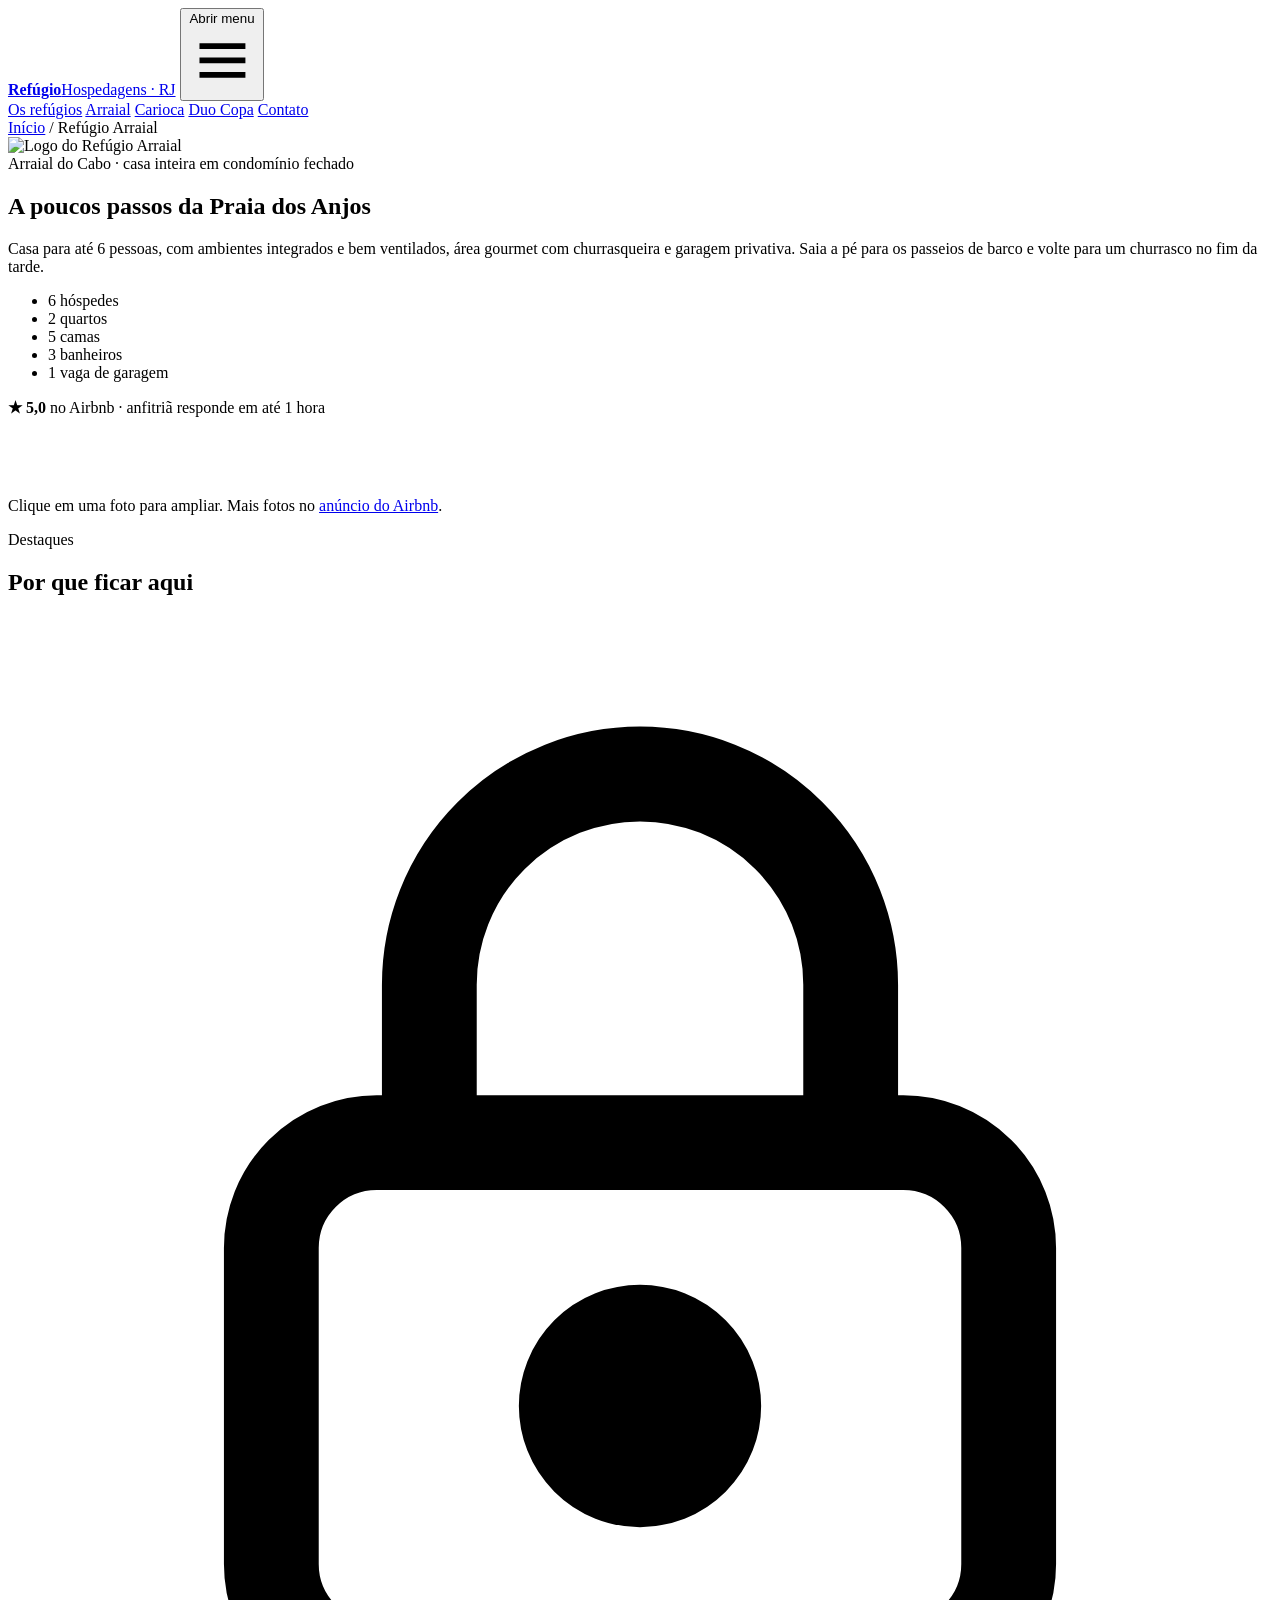
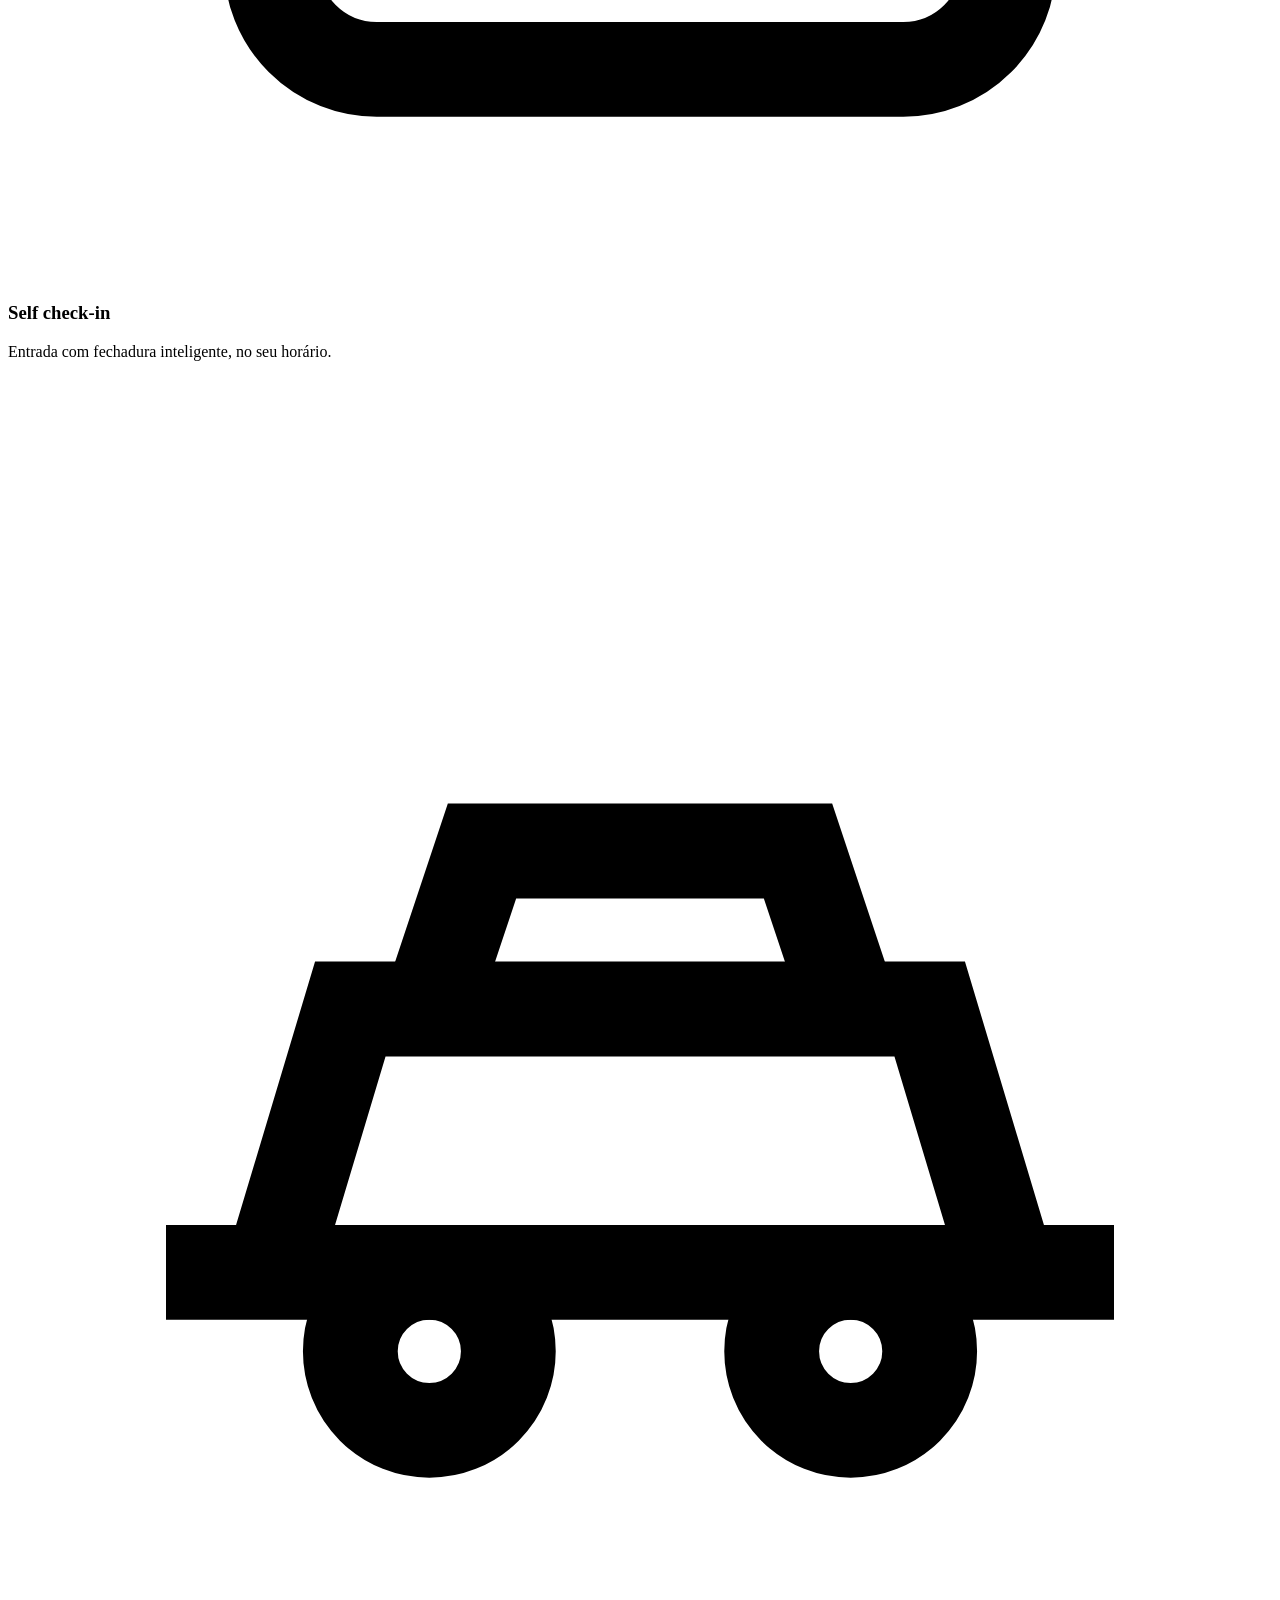
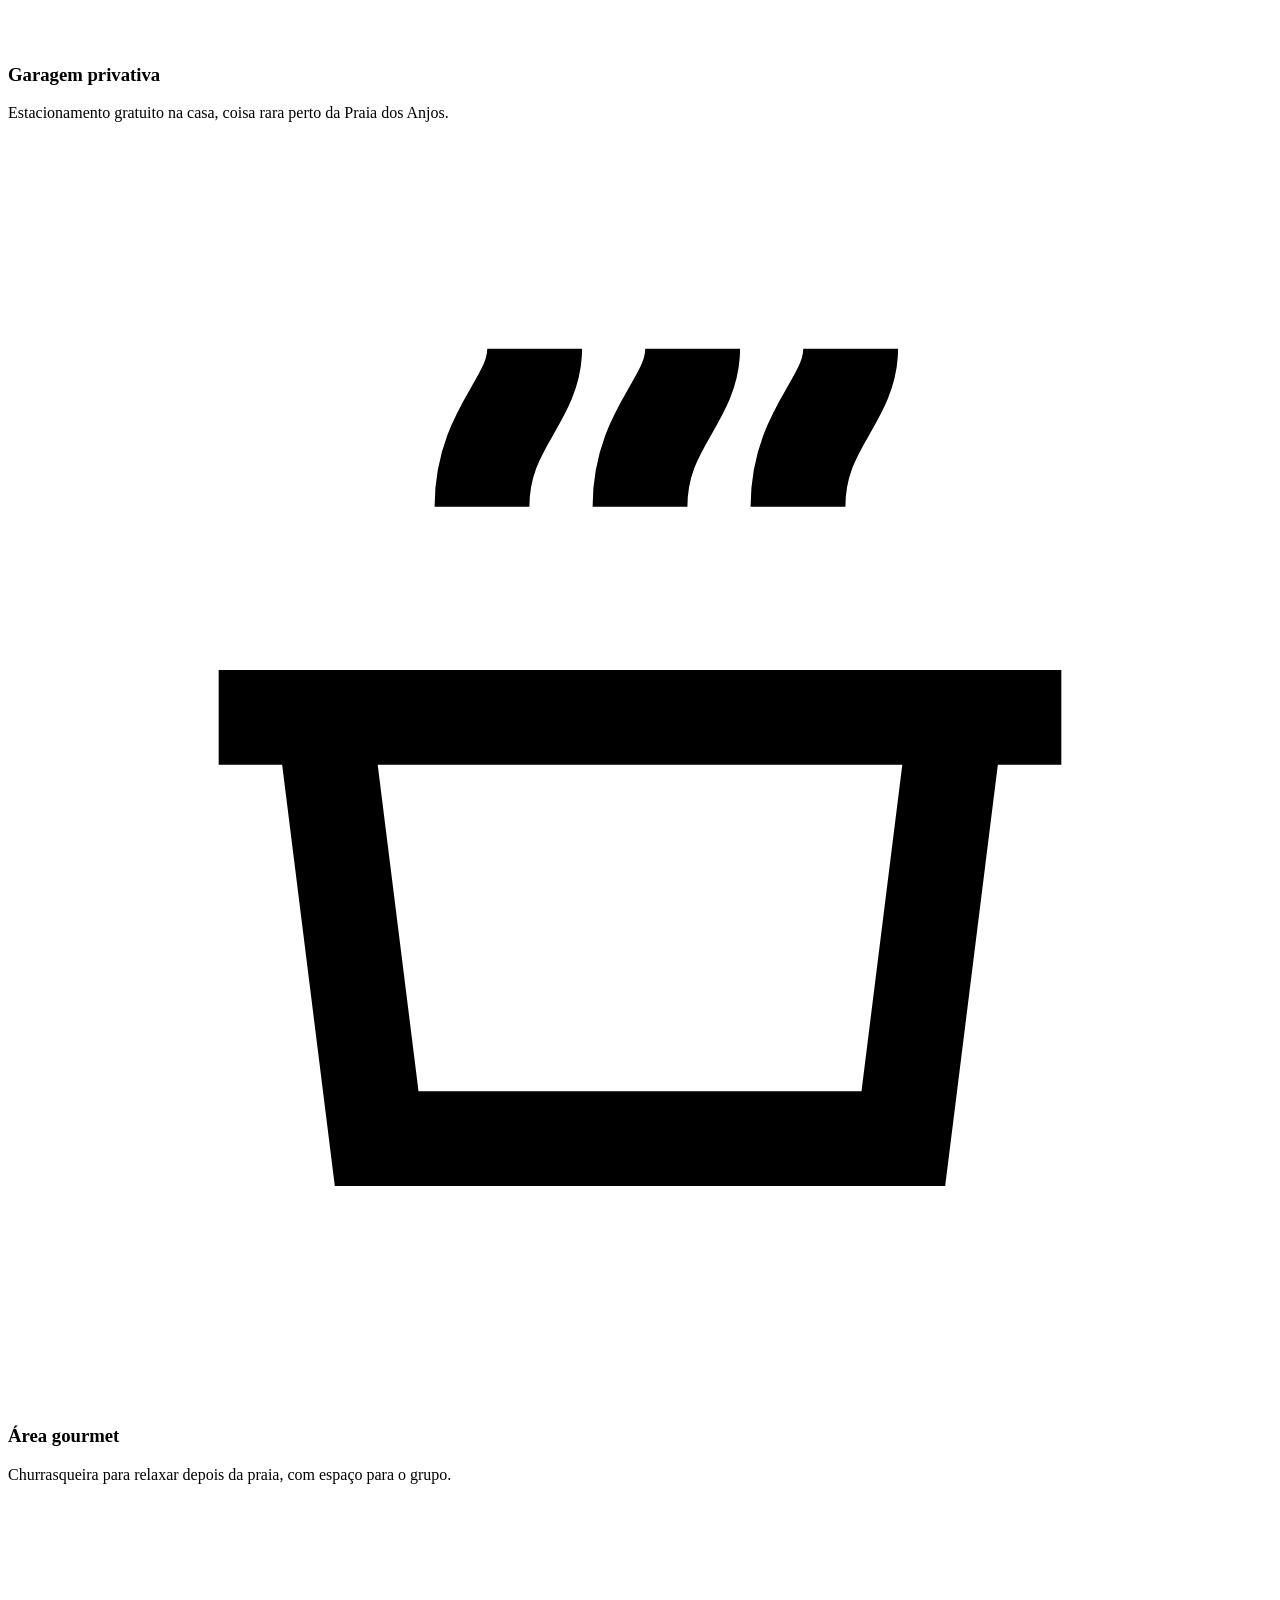
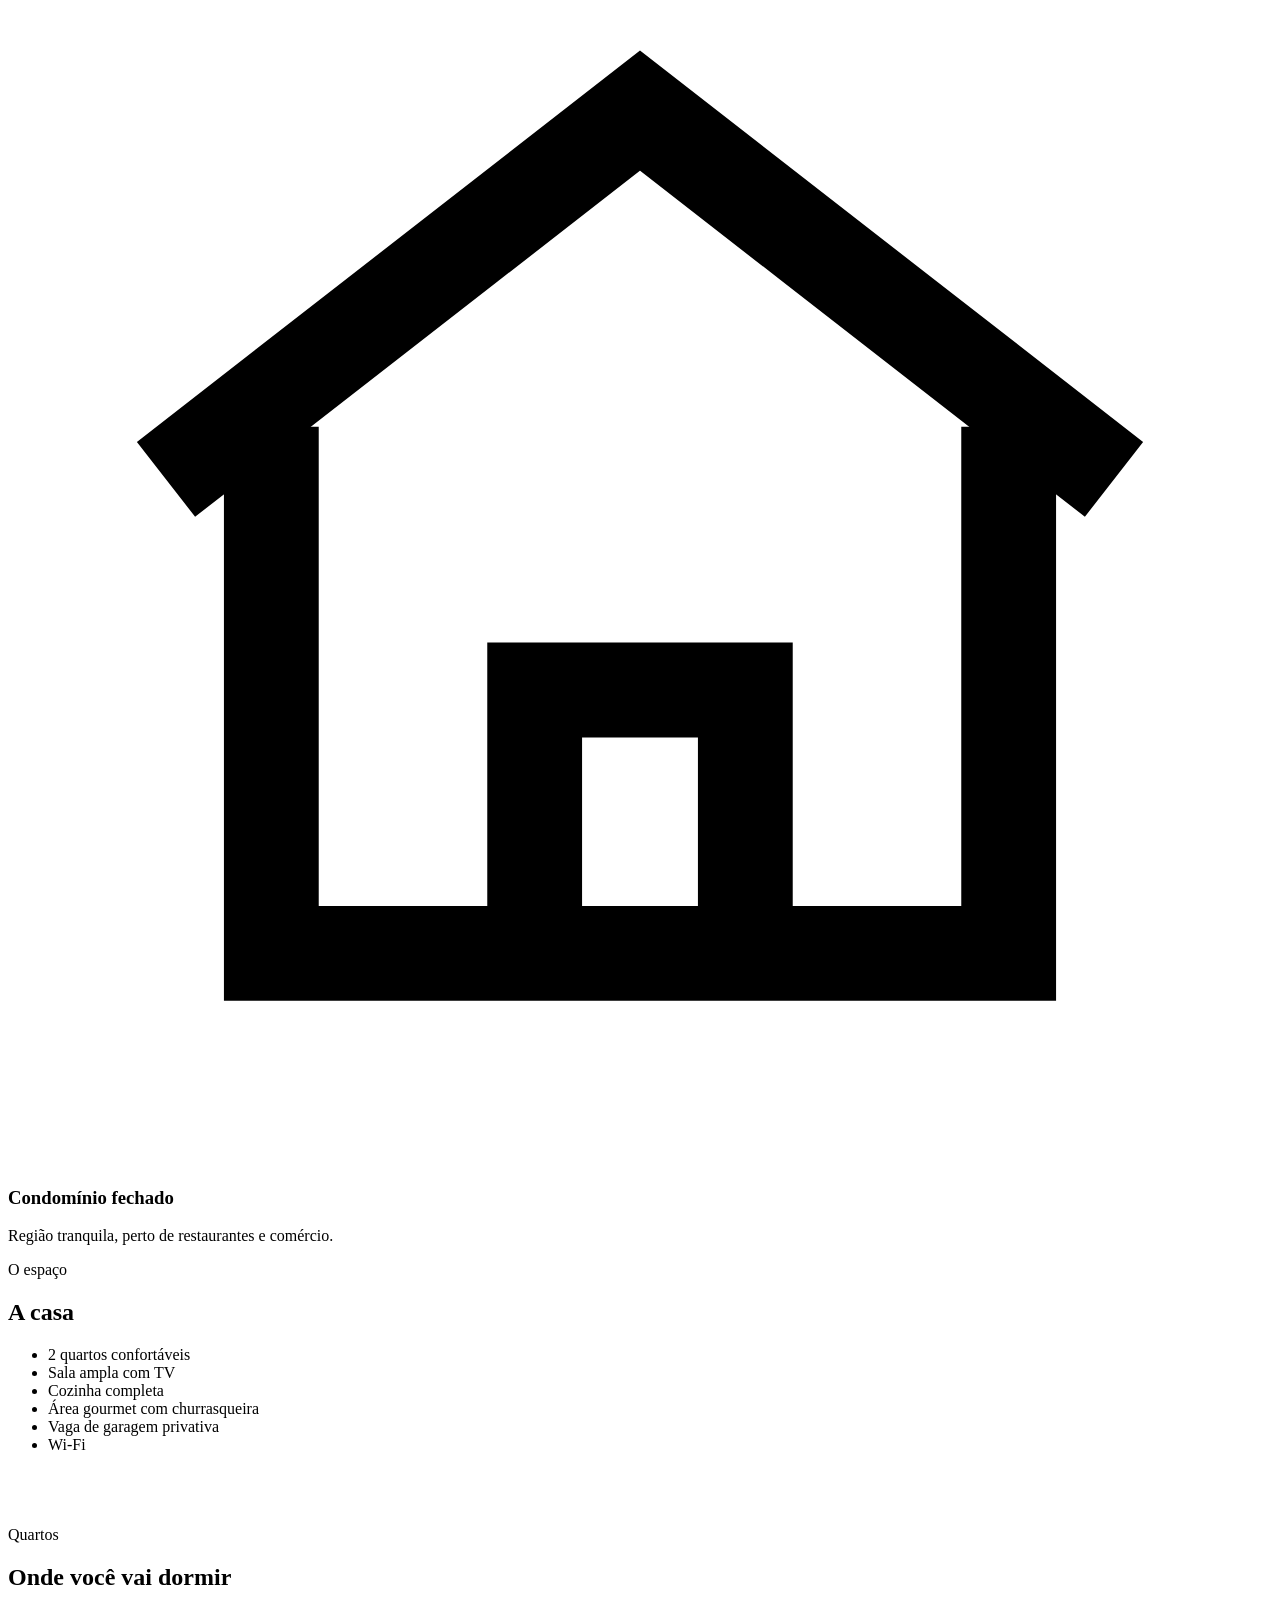
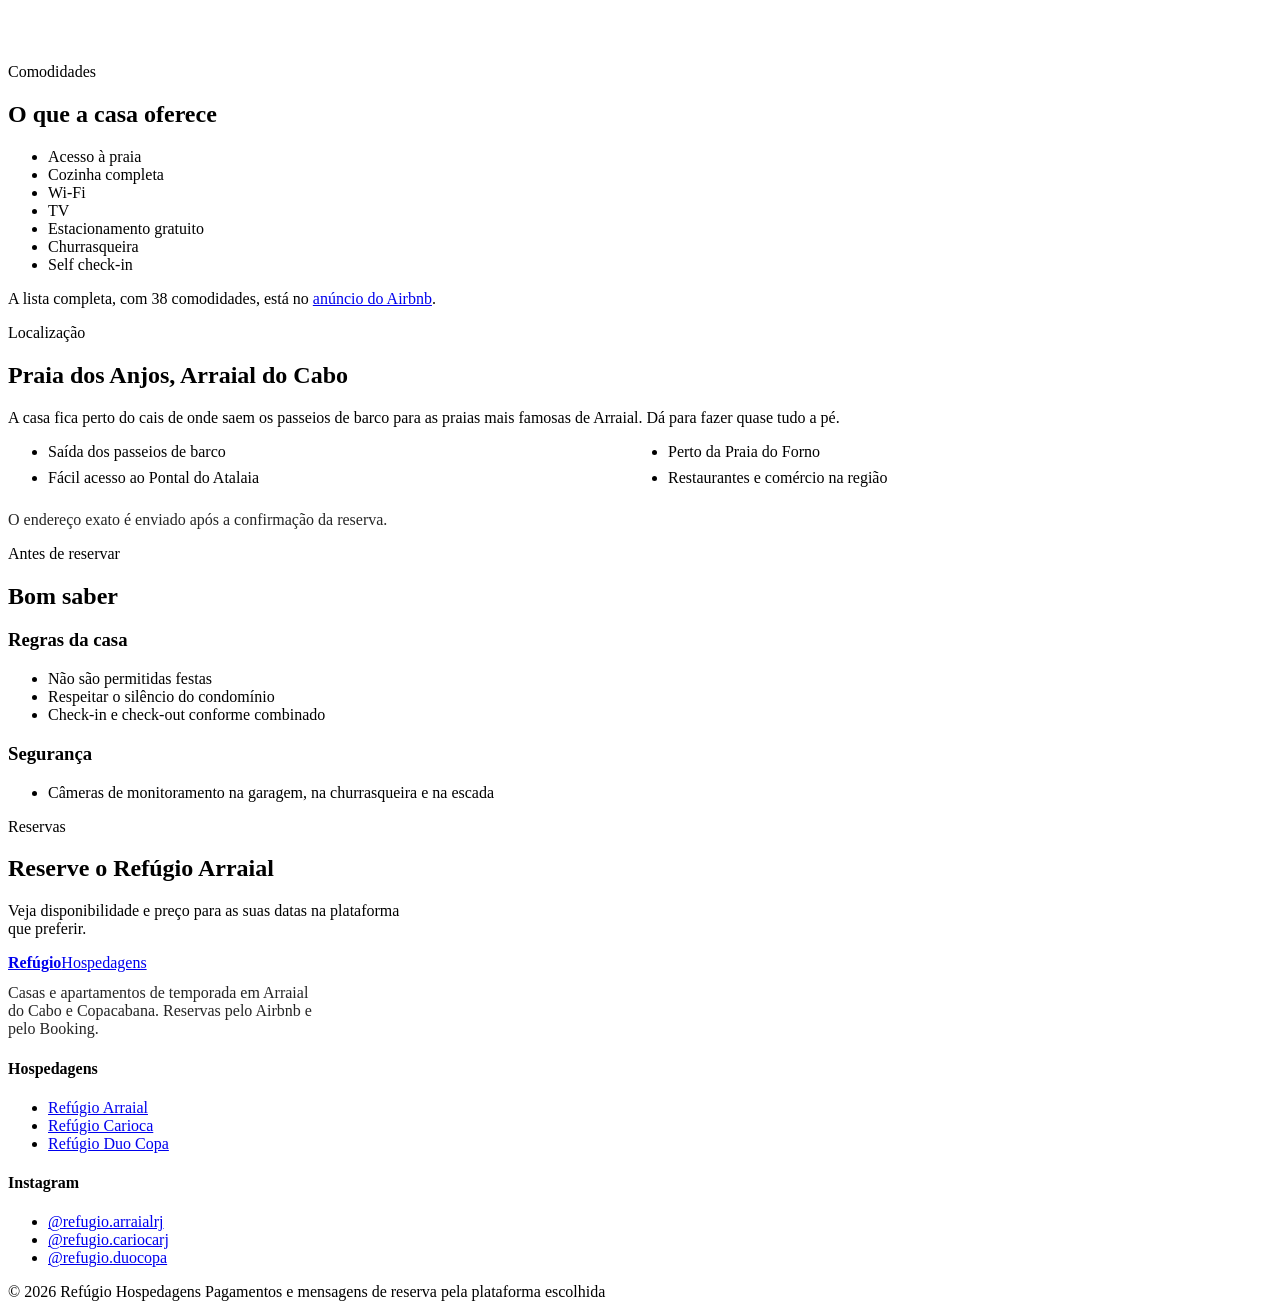
==== arraial.html @ 86adb8f5 "Add files via upload" ====
<!DOCTYPE html>
<html lang="pt-BR">
<head>
  <meta charset="UTF-8">
  <meta name="viewport" content="width=device-width, initial-scale=1.0, viewport-fit=cover">
  <title>Refúgio Arraial · Casa perto da Praia dos Anjos, Arraial do Cabo</title>
  <meta name="description" content="Casa para até 6 pessoas em condomínio fechado, a poucos passos da Praia dos Anjos. Churrasqueira, garagem privativa e self check-in.">

  <!-- Como o link aparece quando é compartilhado (WhatsApp, Instagram, Facebook) -->
  <meta property="og:type" content="website">
  <meta property="og:title" content="Refúgio Arraial · Casa perto da Praia dos Anjos, Arraial do Cabo">
  <meta property="og:description" content="Casa para até 6 pessoas em condomínio fechado, a poucos passos da Praia dos Anjos. Churrasqueira, garagem privativa e self check-in.">
  <meta property="og:locale" content="pt_BR">
  <!-- Depois que o site estiver no ar, troque SEU-ENDERECO pelo endereço real -->
  <meta property="og:image" content="https://SEU-ENDERECO/img/logos/logo-arraial.png">

  <link rel="icon" href="img/favicon.svg" type="image/svg+xml">
  <link rel="preconnect" href="https://fonts.googleapis.com">
  <link rel="preconnect" href="https://fonts.gstatic.com" crossorigin>
  <link rel="stylesheet" href="https://fonts.googleapis.com/css2?family=Josefin+Sans:wght@300;400;600;700&family=Mulish:wght@400;600;700&display=swap">
  <link rel="stylesheet" href="css/style.css">
</head>
<body>

<!-- ============ CABEÇALHO ============ -->
<header class="cabecalho">
  <div class="conteudo">
    <a class="marca" href="index.html"><b>Refúgio</b><span>Hospedagens · RJ</span></a>
    <button class="menu-toggle" aria-expanded="false" aria-controls="menu">
      <span class="sr-only">Abrir menu</span>
      <svg viewBox="0 0 24 24" fill="none" stroke="currentColor" stroke-width="2" aria-hidden="true"><path d="M4 7h16M4 12h16M4 17h16"/></svg>
    </button>
    <nav class="menu" id="menu" aria-label="Menu principal">
      <a href="index.html#refugios">Os refúgios</a>
      <a href="arraial.html" aria-current="page">Arraial</a>
      <a href="carioca.html">Carioca</a>
      <a href="duocopa.html">Duo Copa</a>
      <a class="btn" href="index.html#contato">Contato</a>
    </nav>
  </div>
</header>

<main>
  <div class="conteudo trilha"><a href="index.html">Início</a> / Refúgio Arraial</div>

  <!-- ============ CAPA DO IMÓVEL ============ -->
  <section class="imovel-capa">
    <div class="conteudo">
      <img class="logo" src="img/logos/logo-arraial.png" alt="Logo do Refúgio Arraial" width="170" height="170">
      <div>
        <div class="sobre-titulo">Arraial do Cabo · casa inteira em condomínio fechado</div>
        <h1>A poucos passos da <strong>Praia dos Anjos</strong></h1>
        <p class="lead">Casa para até 6 pessoas, com ambientes integrados e bem ventilados, área gourmet com churrasqueira e garagem privativa. Saia a pé para os passeios de barco e volte para um churrasco no fim da tarde.</p>
        <ul class="fatos"><li>6 hóspedes</li><li>2 quartos</li><li>5 camas</li><li>3 banheiros</li><li>1 vaga de garagem</li></ul>
        <div class="acoes" data-reservar="arraial"></div>
        <p class="nota"><b>★ 5,0</b> no Airbnb · anfitriã responde em até 1 hora</p>
      </div>
    </div>
  </section>

  <!-- ============ FOTOS ============ -->
  <section class="secao claro" id="fotos" style="padding-top:48px">
    <div class="conteudo">
      <div class="galeria" data-galeria="arraial"></div>
      <p class="aviso-galeria">Clique em uma foto para ampliar. Mais fotos no <a href="https://www.airbnb.com.br/rooms/1606844707777208662" target="_blank" rel="noopener">anúncio do Airbnb</a>.</p>
    </div>
  </section>

  <!-- ============ DESTAQUES ============ -->
  <section class="secao">
    <div class="conteudo">
      <div class="cabeca-secao"><div class="sobre-titulo">Destaques</div><h2 class="titulo-secao">Por que ficar aqui</h2></div>
      <div class="destaques">
        <div class="destaque-item"><svg viewBox="0 0 24 24" fill="none" stroke="currentColor" stroke-width="1.8" aria-hidden="true"><rect x="5" y="10" width="14" height="10" rx="2"/><path d="M8 10V7a4 4 0 0 1 8 0v3"/><circle cx="12" cy="15" r="1.4" fill="currentColor"/></svg><h3>Self check-in</h3><p>Entrada com fechadura inteligente, no seu horário.</p></div>
        <div class="destaque-item"><svg viewBox="0 0 24 24" fill="none" stroke="currentColor" stroke-width="1.8" aria-hidden="true"><path d="M3 17h18M5 17l1.5-5h11L19 17"/><circle cx="8" cy="18.5" r="1.5"/><circle cx="16" cy="18.5" r="1.5"/><path d="M8 12l1-3h6l1 3"/></svg><h3>Garagem privativa</h3><p>Estacionamento gratuito na casa, coisa rara perto da Praia dos Anjos.</p></div>
        <div class="destaque-item"><svg viewBox="0 0 24 24" fill="none" stroke="currentColor" stroke-width="1.8" aria-hidden="true"><path d="M4 11h16M6 11l1 8h10l1-8"/><path d="M9 7c0-1.5 1-2 1-3M12 7c0-1.5 1-2 1-3M15 7c0-1.5 1-2 1-3"/></svg><h3>Área gourmet</h3><p>Churrasqueira para relaxar depois da praia, com espaço para o grupo.</p></div>
        <div class="destaque-item"><svg viewBox="0 0 24 24" fill="none" stroke="currentColor" stroke-width="1.8" aria-hidden="true"><path d="M3 11l9-7 9 7"/><path d="M5 10v10h14V10"/><path d="M10 20v-5h4v5"/></svg><h3>Condomínio fechado</h3><p>Região tranquila, perto de restaurantes e comércio.</p></div>
      </div>
    </div>
  </section>

  <!-- ============ A CASA ============ -->
  <section class="secao claro" id="casa">
    <div class="conteudo">
      <div class="duas-colunas">
        <div data-foto-local="arraial"></div>
        <div>
          <div class="sobre-titulo">O espaço</div>
          <h2 class="titulo-secao">A casa</h2>
          <ul class="lista-marcada">
            <li>2 quartos confortáveis</li>
            <li>Sala ampla com TV</li>
            <li>Cozinha completa</li>
            <li>Área gourmet com churrasqueira</li>
            <li>Vaga de garagem privativa</li>
            <li>Wi-Fi</li>
          </ul>
        </div>
      </div>

      <div class="cabeca-secao" style="margin-top:72px"><div class="sobre-titulo">Quartos</div><h2 class="titulo-secao">Onde você vai dormir</h2></div>
      <div class="quartos" data-quartos="arraial"></div>

      <div class="cabeca-secao" style="margin-top:72px"><div class="sobre-titulo">Comodidades</div><h2 class="titulo-secao">O que a casa oferece</h2></div>
      <ul class="comodidades">
        <li>Acesso à praia</li><li>Cozinha completa</li><li>Wi-Fi</li><li>TV</li><li>Estacionamento gratuito</li><li>Churrasqueira</li><li>Self check-in</li>
      </ul>
      <p class="aviso-galeria">A lista completa, com 38 comodidades, está no <a href="https://www.airbnb.com.br/rooms/1606844707777208662" target="_blank" rel="noopener">anúncio do Airbnb</a>.</p>
    </div>
  </section>

  <!-- ============ LOCALIZAÇÃO ============ -->
  <section class="secao" id="localizacao">
    <div class="conteudo">
      <div class="cabeca-secao"><div class="sobre-titulo">Localização</div><h2 class="titulo-secao">Praia dos Anjos, Arraial do Cabo</h2>
        <p>A casa fica perto do cais de onde saem os passeios de barco para as praias mais famosas de Arraial. Dá para fazer quase tudo a pé.</p></div>
      <ul class="lista-marcada" style="columns:2 260px;display:block">
        <li style="margin-bottom:8px">Saída dos passeios de barco</li>
        <li style="margin-bottom:8px">Fácil acesso ao Pontal do Atalaia</li>
        <li style="margin-bottom:8px">Perto da Praia do Forno</li>
        <li style="margin-bottom:8px">Restaurantes e comércio na região</li>
      </ul>
      <p class="aviso-galeria" style="opacity:.85">O endereço exato é enviado após a confirmação da reserva.</p>
    </div>
  </section>

  <!-- ============ REGRAS ============ -->
  <section class="secao claro" id="regras">
    <div class="conteudo">
      <div class="cabeca-secao"><div class="sobre-titulo">Antes de reservar</div><h2 class="titulo-secao">Bom saber</h2></div>
      <div class="regras">
        <div><h3>Regras da casa</h3><ul class="lista-marcada"><li>Não são permitidas festas</li><li>Respeitar o silêncio do condomínio</li><li>Check-in e check-out conforme combinado</li></ul></div>
        <div><h3>Segurança</h3><ul class="lista-marcada"><li>Câmeras de monitoramento na garagem, na churrasqueira e na escada</li></ul></div>
      </div>
    </div>
  </section>

  <!-- ============ RESERVA ============ -->
  <section class="chamada" id="reservar">
    <div class="faixa-dupla"></div>
    <div class="conteudo">
      <div class="sobre-titulo">Reservas</div>
      <h2>Reserve o <strong>Refúgio Arraial</strong></h2>
      <p style="max-width:52ch">Veja disponibilidade e preço para as suas datas na plataforma que preferir.</p>
      <div class="acoes" data-reservar="arraial"></div>
    </div>
  </section>
</main>

<!-- ============ RODAPÉ ============ -->
<footer class="rodape">
  <div class="faixa-dupla"></div>
  <div class="conteudo">
    <div>
      <a class="marca" href="index.html"><b>Refúgio</b><span>Hospedagens</span></a>
      <p style="margin-top:12px;max-width:40ch;opacity:.85">Casas e apartamentos de temporada em Arraial do Cabo e Copacabana. Reservas pelo Airbnb e pelo Booking.</p>
    </div>
    <div>
      <h4>Hospedagens</h4>
      <ul>
        <li><a href="arraial.html">Refúgio Arraial</a></li>
        <li><a href="carioca.html">Refúgio Carioca</a></li>
        <li><a href="duocopa.html">Refúgio Duo Copa</a></li>
      </ul>
    </div>
    <div>
      <h4>Instagram</h4>
      <ul>
        <li><a href="https://www.instagram.com/refugio.arraialrj/" target="_blank" rel="noopener">@refugio.arraialrj</a></li>
        <li><a href="https://www.instagram.com/refugio.cariocarj/" target="_blank" rel="noopener">@refugio.cariocarj</a></li>
        <li><a href="https://www.instagram.com/refugio.duocopa/" target="_blank" rel="noopener">@refugio.duocopa</a></li>
      </ul>
    </div>
    <div class="creditos">
      <span>© <span data-ano>2026</span> Refúgio Hospedagens</span>
      <span>Pagamentos e mensagens de reserva pela plataforma escolhida</span>
    </div>
  </div>
</footer>

<script src="js/config.js"></script>
<script src="js/main.js"></script>
</body>
</html>
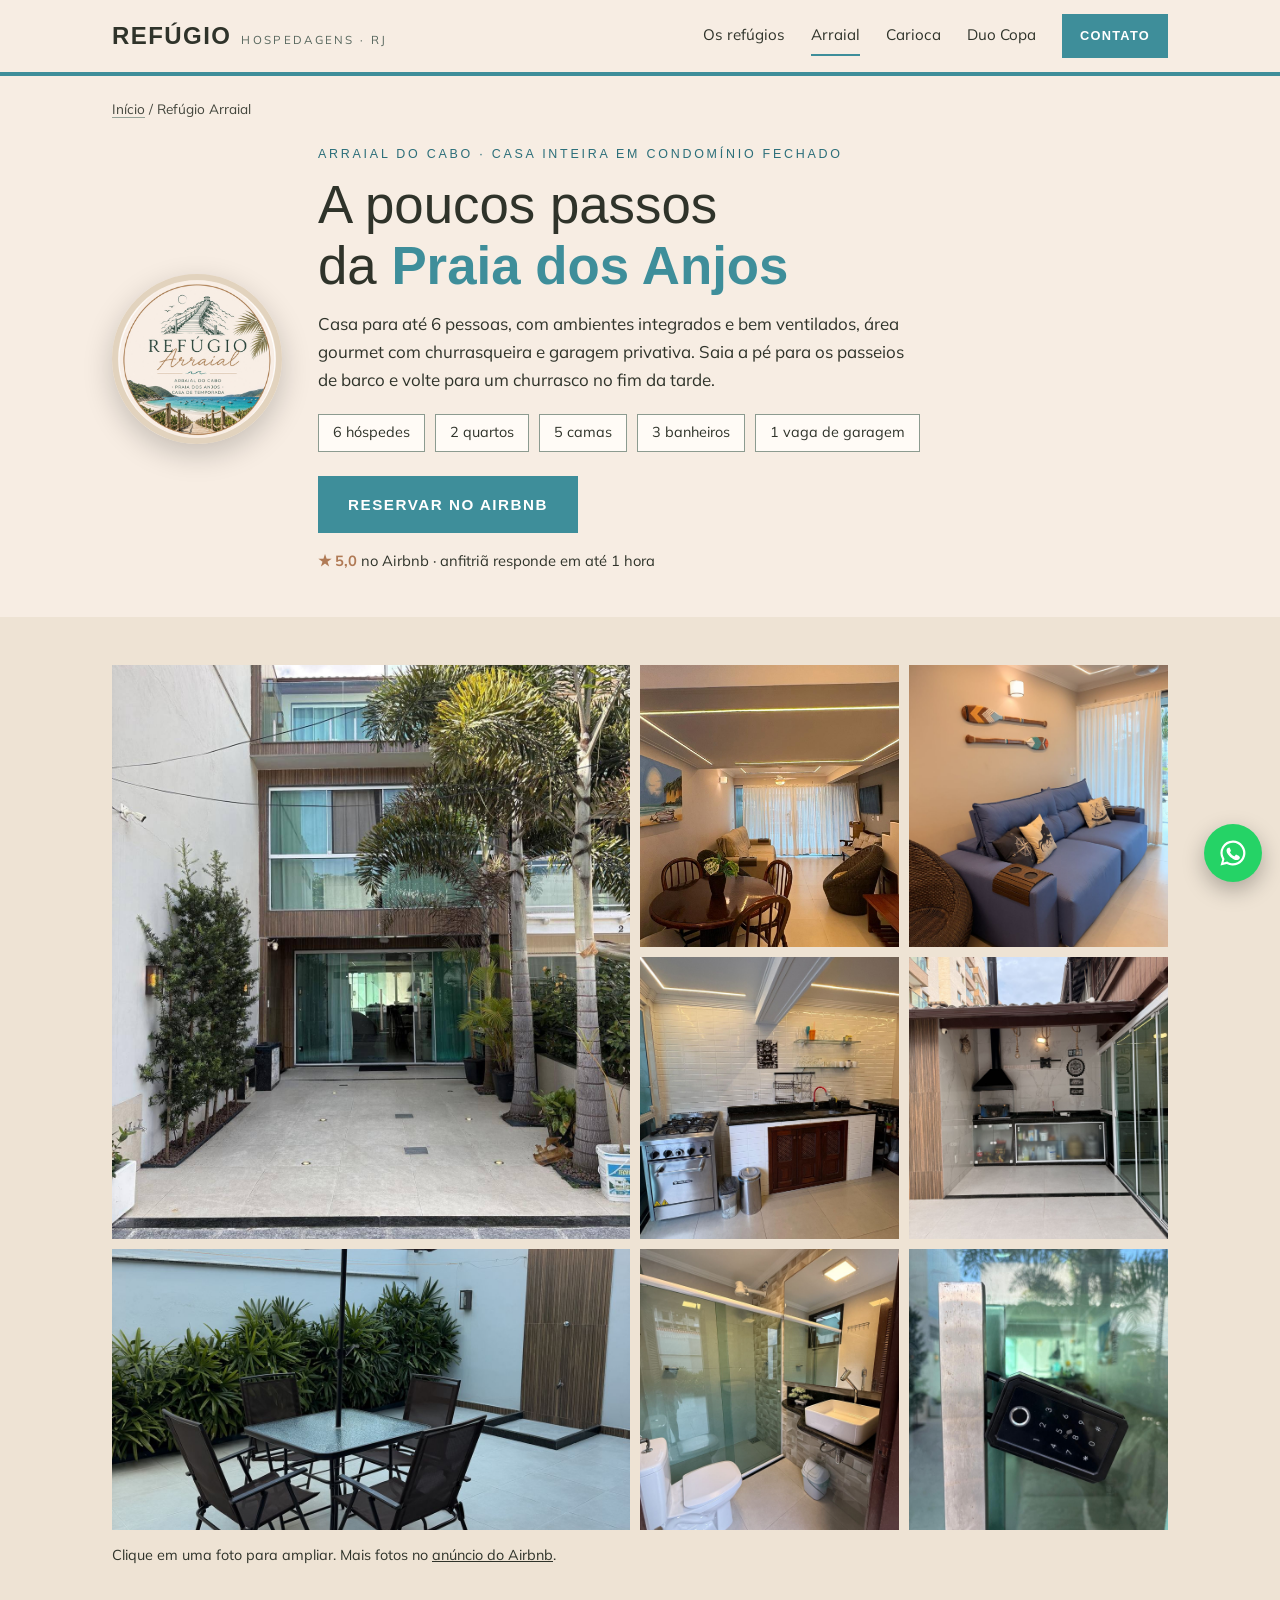
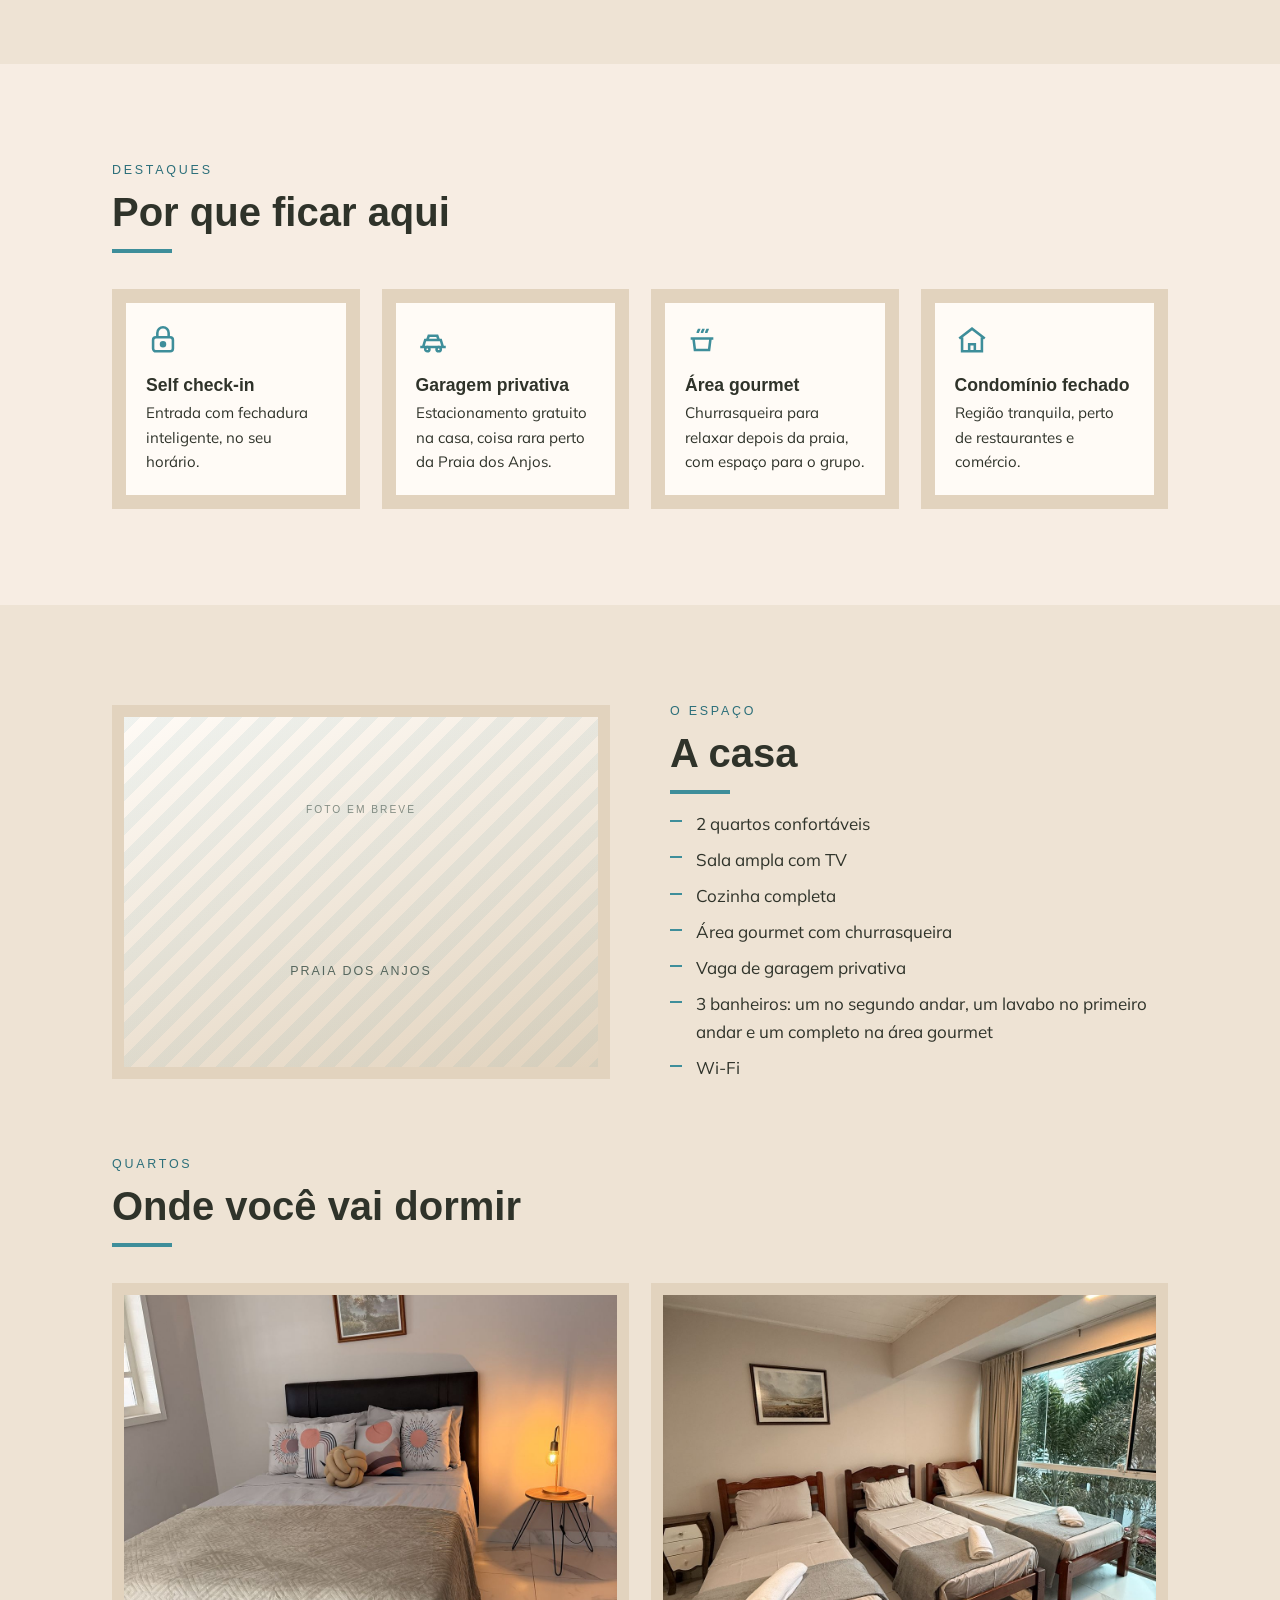
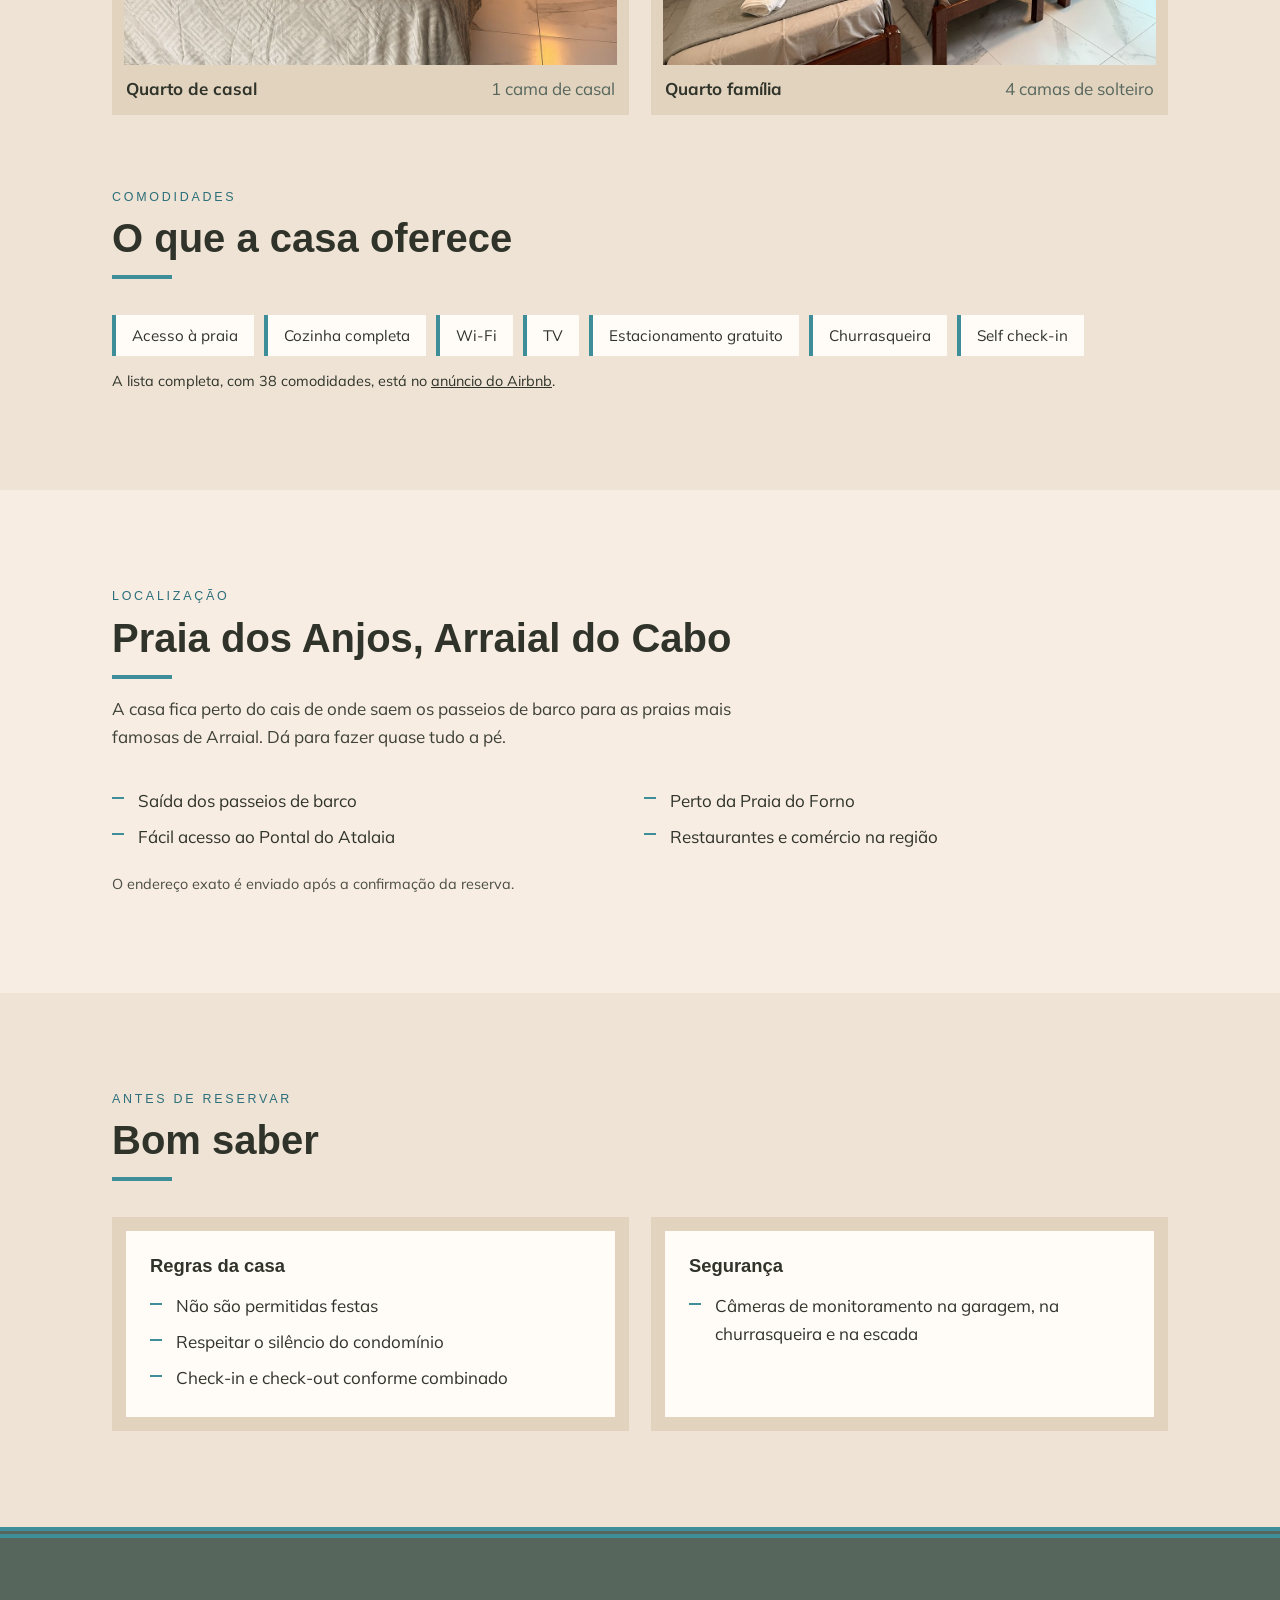
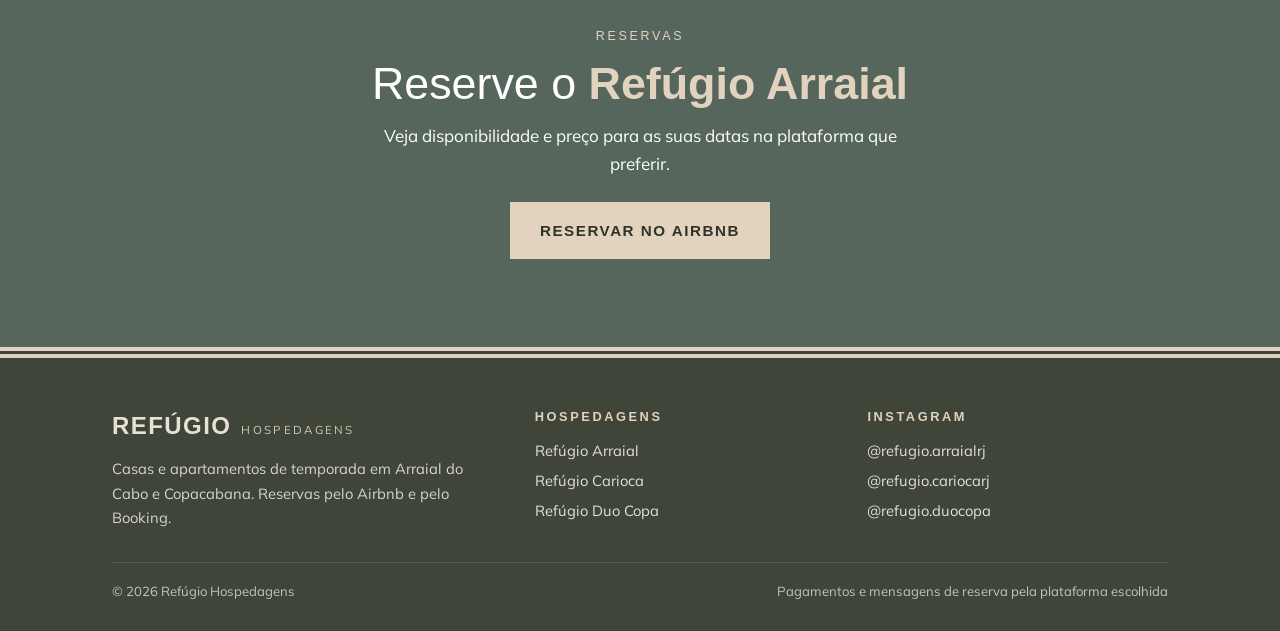
==== commit ef518b06: "Add files via upload" ====
--- a/arraial.html
+++ b/arraial.html
@@ -93,6 +93,7 @@
             <li>Cozinha completa</li>
             <li>Área gourmet com churrasqueira</li>
             <li>Vaga de garagem privativa</li>
+            <li>3 banheiros: um no segundo andar, um lavabo no primeiro andar e um completo na área gourmet</li>
             <li>Wi-Fi</li>
           </ul>
         </div>
--- a/css/style.css
+++ b/css/style.css
@@ -0,0 +1,285 @@
+/* =====================================================================
+   ESTILO DO SITE REFÚGIO
+   Paleta das logos do Refúgio: creme, areia, verde-sálvia, azul-mar e terracota.
+   Para mudar uma cor no site inteiro, mude só a variável aqui em :root.
+   ===================================================================== */
+:root {
+  /* Paleta tirada das logos do Refúgio (Arraial, Carioca e Duo Copa) */
+  --creme: #F7EDE3;          /* fundo principal, o mesmo creme das logos */
+  --papel: #FFFBF6;          /* cartões */
+  --areia: #E2D3BE;          /* molduras */
+  --areia-clara: #EEE3D4;    /* seções alternadas */
+  --mar: #3E8E9A;            /* azul-turquesa da água na logo do Arraial: botões e detalhes */
+  --mar-escuro: #2C6F7A;
+  --salvia: #8C9B90;         /* verde-sálvia das logos */
+  --salvia-escura: #56665D;  /* seções escuras e textos de apoio */
+  --oliva-noite: #3F4639;    /* rodapé */
+  --terracota: #B07A55;      /* toque quente, usado com moderação */
+  --tinta: #2F332A;          /* texto principal */
+  --branco: #FFFFFF;
+  --verde-whats: #25D366;
+
+  --f-titulo: "Josefin Sans", "Trebuchet MS", Arial, sans-serif;
+  --f-texto: "Mulish", Arial, Helvetica, sans-serif;
+
+  --largura: 1120px;
+  --gutter: clamp(16px, 4vw, 32px);
+  --altura-cab: 72px;
+  color-scheme: light;
+}
+
+*, *::before, *::after { box-sizing: border-box; }
+html { scroll-behavior: smooth; scroll-padding-top: calc(var(--altura-cab) + 12px); }
+body {
+  margin: 0; background: var(--creme); color: var(--tinta);
+  font-family: var(--f-texto); font-size: 17px; line-height: 1.65;
+  -webkit-font-smoothing: antialiased;
+}
+img { max-width: 100%; display: block; }
+a { color: inherit; }
+h1, h2, h3 { font-family: var(--f-titulo); line-height: 1.15; margin: 0; text-wrap: balance; }
+p { margin: 0; }
+:focus-visible { outline: 3px solid var(--areia); outline-offset: 3px; }
+[hidden] { display: none !important; }
+.sr-only { position: absolute; width: 1px; height: 1px; overflow: hidden; clip: rect(0 0 0 0); white-space: nowrap; }
+
+.conteudo { max-width: var(--largura); margin: 0 auto; padding-inline: var(--gutter); }
+.faixa-dupla { height: 11px; background:
+  linear-gradient(var(--mar) 0 4px, transparent 4px 7px, var(--mar) 7px 11px); }
+
+/* ---------- Cabeçalho ---------- */
+.cabecalho {
+  position: sticky; top: env(safe-area-inset-top, 0px); z-index: 50;
+  background: var(--creme); color: var(--tinta);
+  border-bottom: 4px solid var(--mar);
+  transition: box-shadow .25s;
+}
+.cabecalho.rolou { box-shadow: 0 6px 20px rgba(0,0,0,.14); }
+.cabecalho .conteudo { display: flex; align-items: center; justify-content: space-between; gap: 16px; min-height: var(--altura-cab); }
+.marca { display: flex; align-items: baseline; gap: 10px; text-decoration: none; }
+.marca b { font-family: var(--f-titulo); font-size: 1.5rem; font-weight: 700; letter-spacing: .06em; text-transform: uppercase; }
+.marca span { font-size: .72rem; letter-spacing: .2em; text-transform: uppercase; color: var(--salvia-escura); }
+.menu { display: flex; align-items: center; gap: 26px; font-size: .95rem; }
+.menu a { text-decoration: none; padding-block: 6px; border-bottom: 2px solid transparent; transition: border-color .2s, color .2s; }
+.menu a:hover, .menu a[aria-current="page"] { border-color: var(--mar); }
+.menu .btn { border-bottom-width: 2px; }
+.menu-toggle { display: none; background: none; border: 0; padding: 8px; color: var(--tinta); cursor: pointer; }
+.menu-toggle svg { width: 28px; height: 28px; }
+
+/* ---------- Botões ---------- */
+.btn {
+  display: inline-flex; align-items: center; justify-content: center; gap: 10px;
+  padding: 14px 28px; font-family: var(--f-titulo); font-weight: 600; font-size: .95rem;
+  letter-spacing: .1em; text-transform: uppercase; text-decoration: none;
+  border: 2px solid var(--areia); cursor: pointer; transition: background .2s, color .2s, border-color .2s;
+}
+/* Botões em fundo claro (padrão) */
+.btn-cheio { background: var(--mar); border-color: var(--mar); color: var(--branco); }
+.btn-cheio:hover { background: var(--mar-escuro); border-color: var(--mar-escuro); }
+.btn-contorno { background: transparent; border-color: var(--mar); color: var(--mar-escuro); }
+.btn-contorno:hover { background: var(--mar); color: var(--branco); }
+.btn-sm { padding: 10px 18px; font-size: .82rem; }
+/* Botões em fundo escuro (seções .escura e faixa .chamada) */
+.escura .btn-cheio, .chamada .btn-cheio { background: var(--areia); border-color: var(--areia); color: var(--tinta); }
+.escura .btn-cheio:hover, .chamada .btn-cheio:hover { background: var(--papel); border-color: var(--papel); }
+.escura .btn-contorno, .chamada .btn-contorno { border-color: var(--areia); color: var(--areia); }
+.escura .btn-contorno:hover, .chamada .btn-contorno:hover { background: var(--areia); color: var(--tinta); }
+.menu .btn { padding: 9px 16px; font-size: .8rem; border-color: var(--mar); background: var(--mar); color: var(--branco); }
+.menu .btn:hover { background: var(--mar-escuro); border-color: var(--mar-escuro); }
+.acoes { display: flex; flex-wrap: wrap; gap: 12px; }
+
+/* ---------- Textos de seção ---------- */
+.sobre-titulo { font-family: var(--f-titulo); text-transform: uppercase; letter-spacing: .22em; font-size: .78rem; color: var(--mar-escuro); }
+.escura .sobre-titulo, .chamada .sobre-titulo { color: var(--areia); }
+.titulo-secao { font-size: clamp(1.7rem, 3.4vw, 2.5rem); font-weight: 600; margin-top: 8px; }
+.titulo-secao::after { content: ""; display: block; width: 60px; height: 4px; background: var(--mar); margin-top: 14px; }
+.cabeca-secao { margin-bottom: 36px; max-width: 62ch; }
+.cabeca-secao p { margin-top: 16px; opacity: .92; }
+.secao { padding-block: clamp(56px, 8vw, 96px); }
+.secao.claro { background: var(--areia-clara); }
+.secao.escura { background: var(--salvia-escura); color: var(--branco); }
+
+/* ---------- Capa da página inicial ---------- */
+.capa { padding-block: clamp(56px, 9vw, 110px) clamp(48px, 7vw, 80px); }
+.capa .conteudo { display: grid; grid-template-columns: 1.15fr 1fr; gap: 48px; align-items: center; }
+.capa-texto { min-width: 0; }
+.capa h1 { font-size: clamp(2.3rem, 5.6vw, 4rem); font-weight: 300; margin-top: 14px; }
+.capa h1 strong { font-weight: 700; color: var(--mar); }
+.capa p.lead { font-size: 1.12rem; margin-top: 20px; max-width: 52ch; }
+.capa .acoes { margin-top: 30px; }
+.trio { position: relative; aspect-ratio: 1 / 1; max-width: 460px; width: 100%; justify-self: center; }
+.trio a { position: absolute; width: 52%; border-radius: 50%; border: 8px solid var(--areia); box-shadow: 0 14px 40px rgba(0,0,0,.25); transition: transform .3s; background: var(--papel); }
+.trio a:hover { transform: scale(1.04) rotate(-2deg); z-index: 2; }
+.trio img { border-radius: 50%; width: 100%; height: auto; }
+.trio a:nth-child(1) { top: 0; left: 24%; }
+.trio a:nth-child(2) { bottom: 2%; left: 0; }
+.trio a:nth-child(3) { bottom: 2%; right: 0; }
+
+/* ---------- Cartões dos imóveis ---------- */
+.imoveis { display: grid; grid-template-columns: repeat(3, 1fr); gap: 26px; }
+.imovel { background: var(--papel); color: var(--tinta); border: 16px solid var(--areia); display: flex; flex-direction: column; text-decoration: none; transition: transform .25s, box-shadow .25s; }
+.imovel:hover { transform: translateY(-4px); box-shadow: 0 16px 36px rgba(0,0,0,.18); }
+.imovel-topo { display: grid; place-items: center; padding: 26px 20px 8px; position: relative; }
+.imovel-topo img { width: 150px; height: 150px; border-radius: 50%; box-shadow: 0 4px 14px rgba(0,0,0,.12); }
+.selo { position: absolute; top: 12px; left: 12px; font-family: var(--f-titulo); font-size: .68rem; letter-spacing: .14em; text-transform: uppercase; padding: 5px 10px; }
+.selo-aberto { background: var(--terracota); color: var(--branco); }
+.selo-obra { background: var(--creme); border: 1px dashed var(--salvia-escura); color: var(--salvia-escura); }
+.imovel-corpo { padding: 12px 24px 24px; display: flex; flex-direction: column; gap: 8px; flex: 1; }
+.imovel h3 { font-size: 1.45rem; font-weight: 700; }
+.onde { font-size: .78rem; letter-spacing: .16em; text-transform: uppercase; color: var(--salvia-escura); }
+.fatos-mini { display: flex; flex-wrap: wrap; gap: 6px 14px; list-style: none; padding: 0; margin: 4px 0 0; font-size: .9rem; color: var(--salvia-escura); }
+.fatos-mini li::before { content: "·"; margin-right: 6px; color: var(--mar); font-weight: 700; }
+.fatos-mini li:first-child::before { content: none; }
+.imovel .ver { margin-top: auto; padding-top: 14px; font-family: var(--f-titulo); font-weight: 600; letter-spacing: .1em; text-transform: uppercase; font-size: .85rem; color: var(--mar-escuro); }
+.imovel .ver::after { content: " →"; }
+
+/* ---------- Passos de reserva (sequência real) ---------- */
+.passos { display: grid; grid-template-columns: repeat(3, 1fr); gap: 28px; counter-reset: passo; list-style: none; padding: 0; margin: 0; }
+.passos li { counter-increment: passo; border-top: 3px solid var(--mar); padding-top: 18px; }
+.passos li::before { content: counter(passo); display: block; font-family: var(--f-titulo); font-size: 2.6rem; font-weight: 300; color: var(--mar); line-height: 1; margin-bottom: 10px; }
+.passos h3 { font-size: 1.2rem; margin-bottom: 6px; }
+
+/* ---------- Contato ---------- */
+.contato { display: grid; grid-template-columns: repeat(auto-fit, minmax(240px, 1fr)); gap: 18px; }
+.contato a, .contato div { display: flex; align-items: center; gap: 14px; background: rgba(255,255,255,.08); border-left: 4px solid var(--areia); padding: 16px 18px; text-decoration: none; min-width: 0; }
+.contato img { width: 48px; height: 48px; border-radius: 50%; flex: none; }
+.contato b { display: block; font-family: var(--f-titulo); letter-spacing: .04em; }
+.contato small { opacity: .85; }
+
+/* ---------- Página do imóvel ---------- */
+.trilha { font-size: .85rem; padding-top: 22px; opacity: .9; }
+.trilha a { text-decoration: none; border-bottom: 1px solid var(--salvia); }
+.imovel-capa { padding-block: 24px 44px; }
+.imovel-capa .conteudo { display: grid; grid-template-columns: auto 1fr; gap: 36px; align-items: center; }
+.imovel-capa .logo { width: 170px; height: 170px; border-radius: 50%; border: 6px solid var(--areia); box-shadow: 0 10px 30px rgba(0,0,0,.2); }
+.imovel-capa h1 { font-size: clamp(2rem, 4.8vw, 3.3rem); font-weight: 300; margin-top: 10px; }
+.imovel-capa h1 strong { font-weight: 700; color: var(--mar); }
+.imovel-capa .lead { max-width: 60ch; margin-top: 14px; font-size: 1.06rem; }
+.fatos { display: flex; flex-wrap: wrap; gap: 10px; list-style: none; padding: 0; margin: 20px 0 0; }
+.fatos li { border: 1px solid var(--salvia); background: var(--papel); padding: 6px 14px; font-size: .9rem; font-variant-numeric: tabular-nums; }
+.imovel-capa .acoes { margin-top: 24px; }
+.nota { margin-top: 16px; font-size: .92rem; }
+.nota b { color: var(--terracota); }
+
+/* Galeria: 1 foto grande + 4 menores */
+.galeria { display: grid; grid-template-columns: 2fr 1fr 1fr; grid-auto-rows: minmax(150px, 22vw); gap: 10px; max-height: none; }
+.galeria .destaque { grid-row: span 2; }
+.foto { margin: 0; position: relative; overflow: hidden; background: var(--papel); cursor: zoom-in; }
+.foto.sem-foto { cursor: default; }
+.foto-img { width: 100%; height: 100%; min-height: 150px; }
+.foto-img img { width: 100%; height: 100%; object-fit: cover; transition: transform .5s; }
+.foto:hover .foto-img img { transform: scale(1.04); }
+.foto-reservada {
+  display: grid; place-items: center; text-align: center; height: 100%; min-height: 150px; padding: 16px;
+  font-family: var(--f-titulo); font-size: .78rem; letter-spacing: .16em; text-transform: uppercase; color: var(--salvia-escura);
+  background:
+    repeating-linear-gradient(135deg, rgba(62,142,154,.08) 0 12px, transparent 12px 24px),
+    linear-gradient(160deg, var(--papel), var(--areia));
+}
+.foto-reservada::before { content: "Foto em breve"; display: block; font-size: .64rem; opacity: .7; margin-bottom: 4px; }
+.aviso-galeria { margin-top: 14px; font-size: .9rem; }
+
+.duas-colunas { display: grid; grid-template-columns: 1fr 1fr; gap: clamp(28px, 5vw, 60px); align-items: center; }
+.duas-colunas > * { min-width: 0; }
+.duas-colunas.invertido > :first-child { order: 2; }
+.duas-colunas .foto { aspect-ratio: 4 / 3; border: 12px solid var(--areia); max-width: 100%; }
+.lista-marcada { list-style: none; padding: 0; margin: 16px 0 0; display: grid; gap: 8px; }
+.lista-marcada li { padding-left: 26px; position: relative; }
+.lista-marcada li::before { content: ""; position: absolute; left: 0; top: .62em; width: 12px; height: 2px; background: var(--mar); }
+
+.destaques { display: grid; grid-template-columns: repeat(4, 1fr); gap: 22px; }
+.destaque-item { background: var(--papel); color: var(--tinta); border: 14px solid var(--areia); padding: 20px; }
+.destaque-item svg { width: 34px; height: 34px; color: var(--mar); margin-bottom: 10px; }
+.destaque-item h3 { font-size: 1.1rem; margin-bottom: 6px; }
+.destaque-item p { font-size: .94rem; }
+
+.quartos { display: grid; grid-template-columns: repeat(2, 1fr); gap: 22px; }
+.quartos .foto { border: 12px solid var(--areia); }
+.quartos .foto-img { aspect-ratio: 4 / 3; height: auto; }
+.quartos figcaption { background: var(--areia); color: var(--tinta); display: flex; justify-content: space-between; flex-wrap: wrap; gap: 6px; padding: 10px 2px 0; }
+.quartos figcaption span { color: var(--salvia-escura); }
+
+.comodidades { display: flex; flex-wrap: wrap; gap: 10px; list-style: none; padding: 0; margin: 0; }
+.comodidades li { background: var(--papel); border-left: 4px solid var(--mar); padding: 8px 16px; font-size: .95rem; }
+
+.regras { display: grid; grid-template-columns: repeat(2, 1fr); gap: 22px; }
+.regras > div { background: var(--papel); color: var(--tinta); border: 14px solid var(--areia); padding: 24px; }
+.regras h3 { font-size: 1.15rem; margin-bottom: 4px; }
+
+/* Faixa final de reserva */
+.chamada { background: var(--salvia-escura); color: var(--branco); text-align: center; }
+.chamada .conteudo { padding-block: clamp(56px, 8vw, 88px); display: flex; flex-direction: column; align-items: center; gap: 12px; }
+.chamada h2 { font-size: clamp(1.8rem, 4vw, 2.8rem); font-weight: 300; }
+.chamada h2 strong { font-weight: 700; color: var(--areia); }
+.chamada .acoes { justify-content: center; margin-top: 12px; }
+
+/* Página "em breve" */
+.breve { display: grid; grid-template-columns: repeat(3, 1fr); gap: 10px; }
+.breve .foto { aspect-ratio: 4 / 3; }
+.outros { display: grid; grid-template-columns: repeat(2, 1fr); gap: 22px; }
+
+/* ---------- Rodapé ---------- */
+.rodape { background: var(--oliva-noite); color: var(--creme); font-size: .92rem; }
+.rodape .conteudo { padding-block: 48px 28px; display: grid; grid-template-columns: 1.3fr 1fr 1fr; gap: 32px; }
+.rodape h4 { font-family: var(--f-titulo); font-size: .8rem; letter-spacing: .2em; text-transform: uppercase; color: var(--areia); margin: 0 0 12px; }
+.rodape ul { list-style: none; padding: 0; margin: 0; display: grid; gap: 6px; }
+.rodape a { text-decoration: none; opacity: .92; }
+.rodape a:hover { opacity: 1; text-decoration: underline; }
+.rodape .marca b { color: var(--creme); }
+.rodape .marca span { color: var(--areia); }
+.rodape .faixa-dupla { background: linear-gradient(var(--areia) 0 4px, transparent 4px 7px, var(--areia) 7px 11px); }
+.rodape .creditos { grid-column: 1 / -1; border-top: 1px solid rgba(255,255,255,.15); padding-top: 18px; font-size: .82rem; opacity: .75; display: flex; justify-content: space-between; flex-wrap: wrap; gap: 8px; }
+
+/* ---------- WhatsApp flutuante ---------- */
+.whatsapp-flutuante {
+  position: fixed; right: 18px; bottom: calc(18px + env(safe-area-inset-bottom, 0px)); z-index: 60;
+  width: 58px; height: 58px; border-radius: 50%; background: var(--verde-whats); color: var(--branco);
+  display: grid; place-items: center; box-shadow: 0 8px 22px rgba(0,0,0,.28); transition: transform .2s;
+}
+.whatsapp-flutuante:hover { transform: scale(1.08); }
+.whatsapp-flutuante svg { width: 30px; height: 30px; }
+
+/* ---------- Visualizador de fotos ---------- */
+.visualizador { position: fixed; inset: 0; z-index: 100; background: rgba(20,18,16,.94); display: grid; grid-template-columns: 64px 1fr 64px; align-items: center; padding: 24px 8px; }
+.visualizador figure { margin: 0; display: flex; flex-direction: column; align-items: center; gap: 12px; min-width: 0; }
+.visualizador img { max-height: 80vh; max-width: 100%; object-fit: contain; }
+.visualizador figcaption { font-family: var(--f-titulo); letter-spacing: .08em; color: var(--areia); }
+.visualizador button { background: none; border: 0; color: var(--creme); cursor: pointer; font-size: 2.6rem; line-height: 1; padding: 8px; }
+.vis-fechar { position: absolute; top: 12px; right: 16px; }
+
+/* ---------- Celular e tablet ---------- */
+@media (max-width: 900px) {
+  .imoveis, .passos { grid-template-columns: 1fr; }
+  .imoveis { max-width: 520px; }
+  .destaques { grid-template-columns: repeat(2, 1fr); }
+  .rodape .conteudo { grid-template-columns: 1fr 1fr; }
+  .rodape .conteudo > :first-child { grid-column: 1 / -1; }
+}
+@media (max-width: 760px) {
+  .menu-toggle { display: block; }
+  .menu {
+    position: absolute; top: 100%; left: 0; right: 0; flex-direction: column; align-items: stretch; gap: 0;
+    background: var(--creme); border-bottom: 4px solid var(--mar); padding: 8px var(--gutter) 18px;
+    display: none;
+  }
+  .menu.aberto { display: flex; }
+  .menu a { padding: 12px 0; border-bottom: 1px solid rgba(0,0,0,.08); }
+  .menu .btn { margin-top: 12px; }
+  .marca span { display: none; }
+  .capa .conteudo { grid-template-columns: 1fr; }
+  .trio { max-width: 320px; order: -1; }
+  .imovel-capa .conteudo { grid-template-columns: 1fr; gap: 18px; }
+  .imovel-capa .logo { width: 120px; height: 120px; }
+  .galeria { grid-template-columns: 1fr 1fr; grid-auto-rows: 42vw; }
+  .galeria .destaque { grid-column: 1 / -1; grid-row: span 1; }
+  .duas-colunas, .quartos, .regras, .outros { grid-template-columns: 1fr; }
+  .duas-colunas.invertido > :first-child { order: 0; }
+  .destaques { grid-template-columns: 1fr; }
+  .breve { grid-template-columns: 1fr 1fr; }
+  .imovel, .destaque-item, .regras > div { border-width: 10px; }
+  .visualizador { grid-template-columns: 40px 1fr 40px; }
+}
+@media (prefers-reduced-motion: reduce) {
+  *, *::before, *::after { transition: none !important; }
+  html { scroll-behavior: auto; }
+}
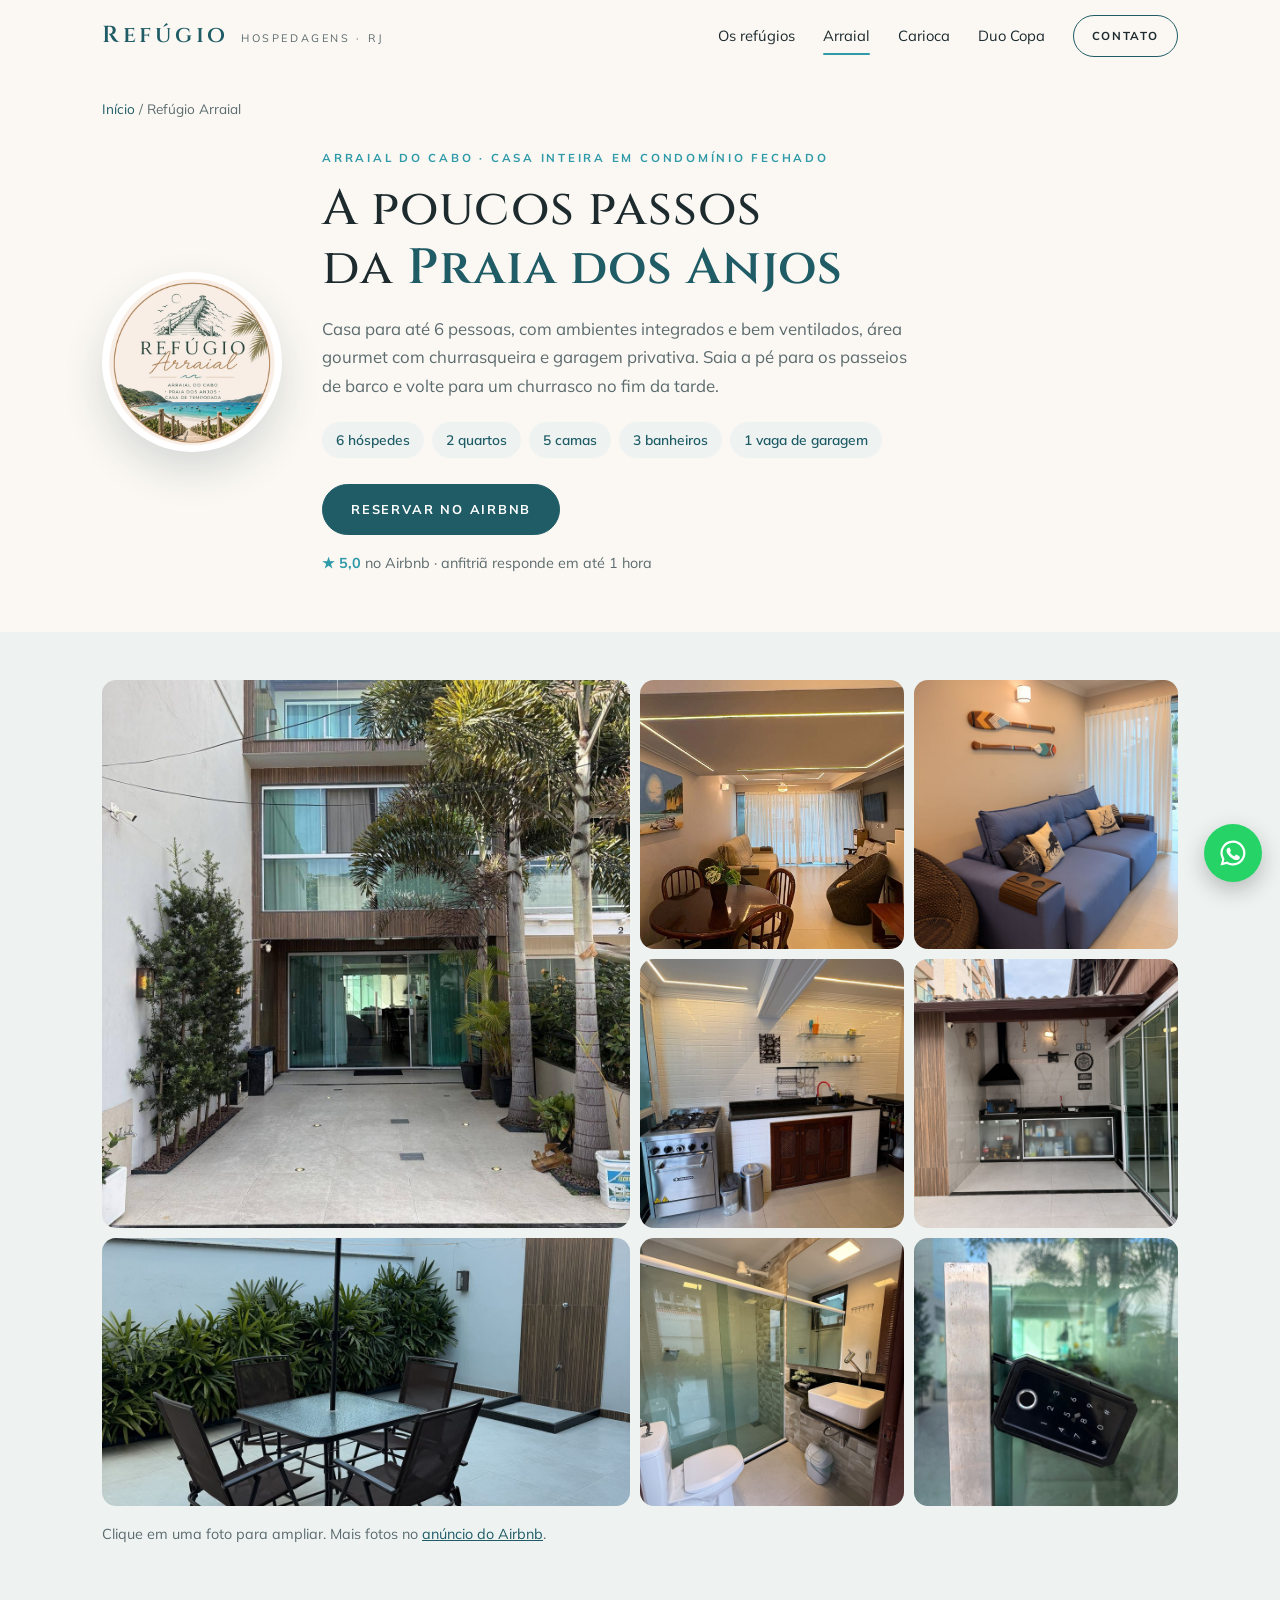
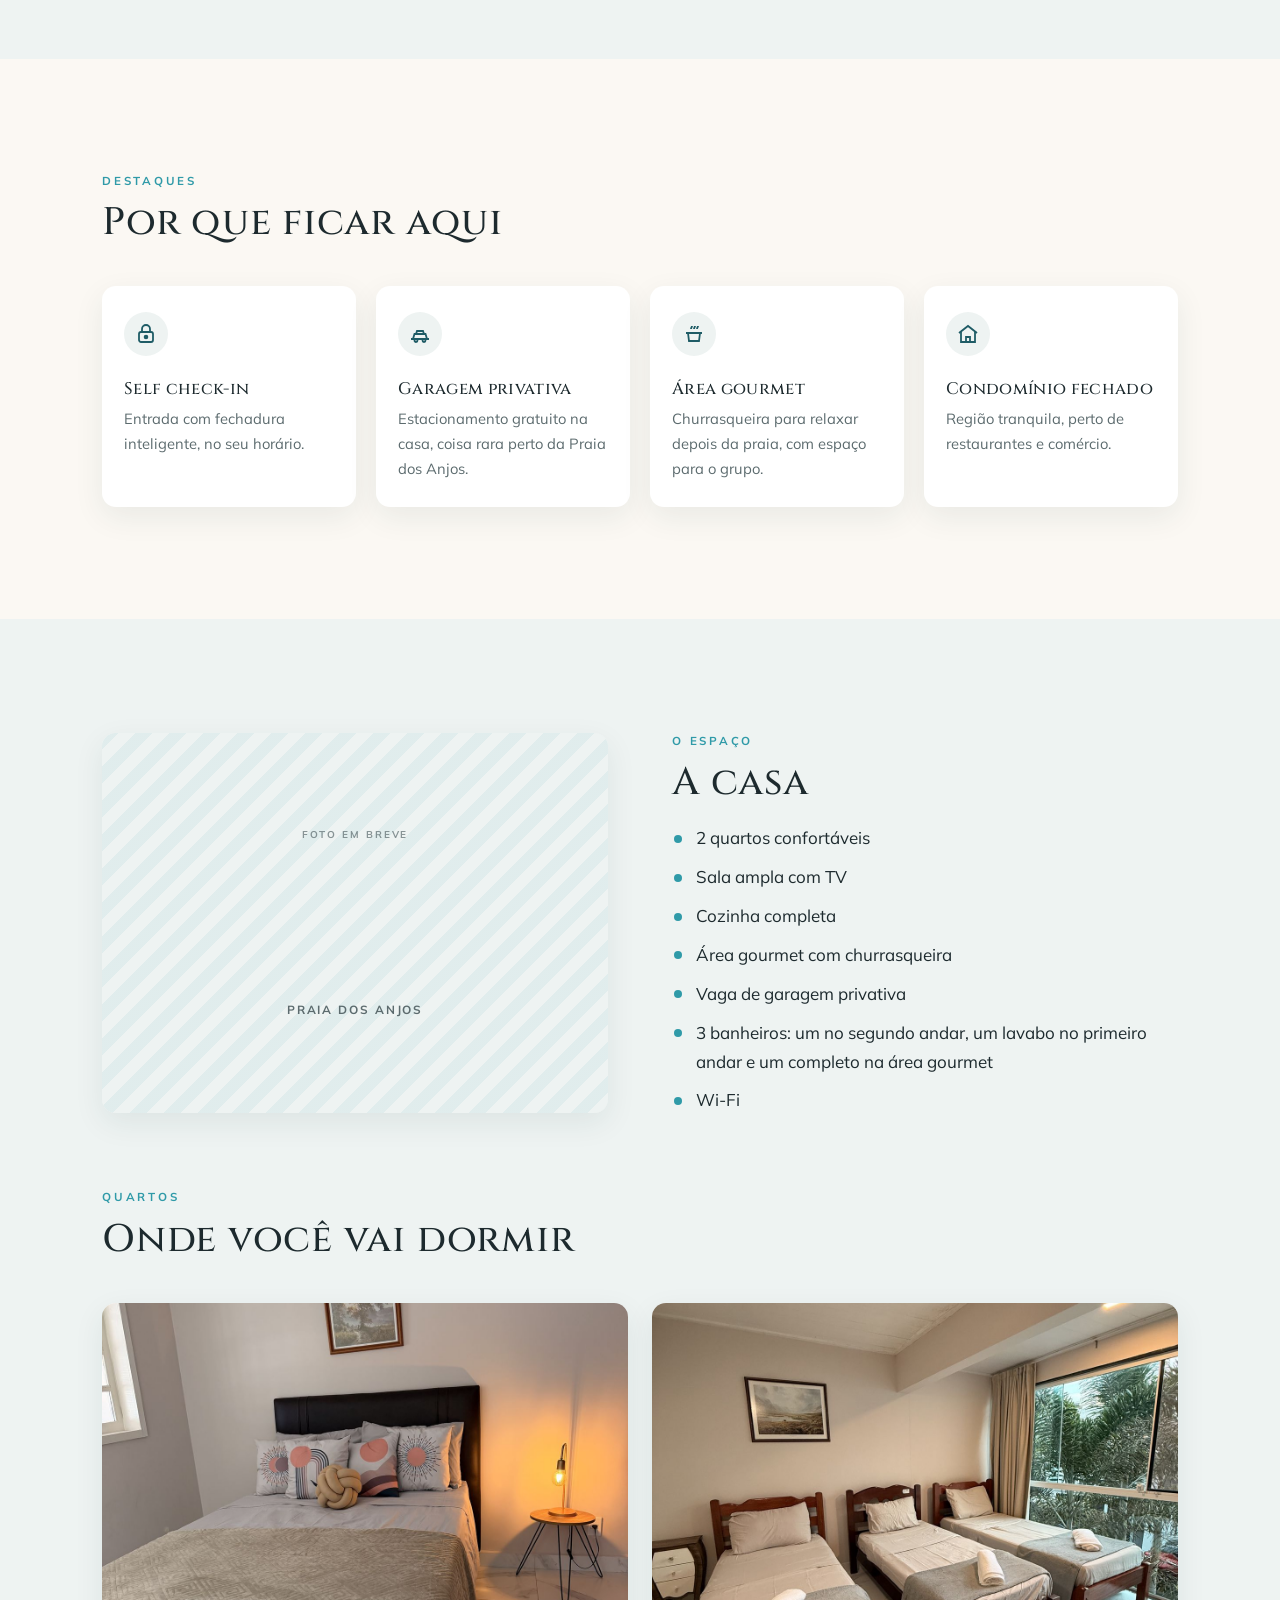
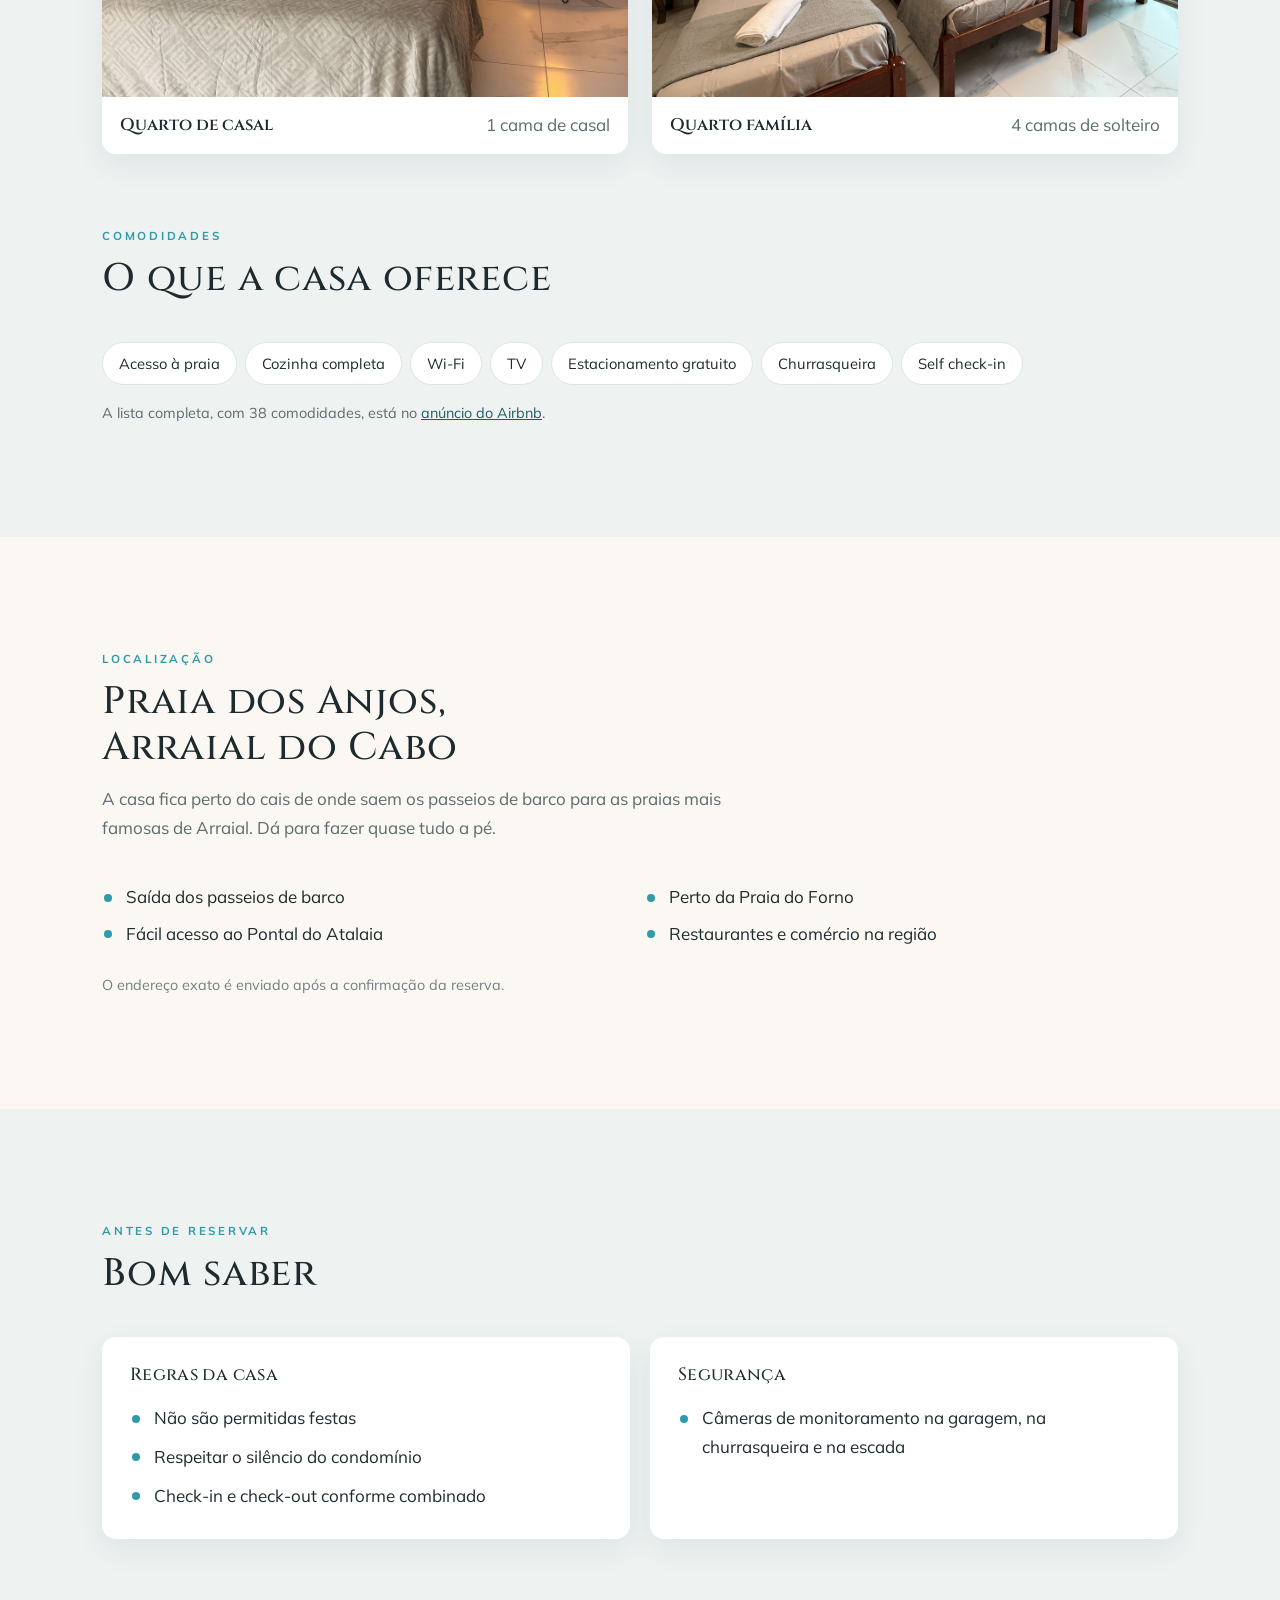
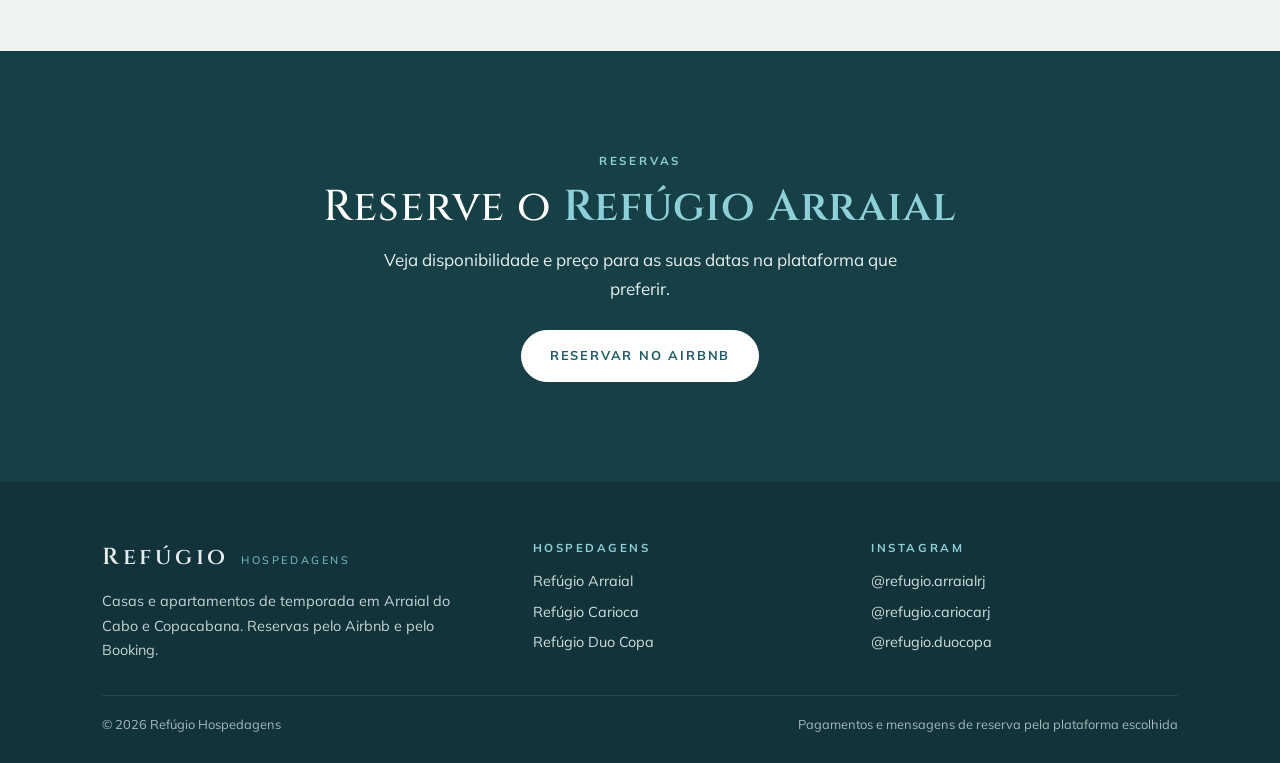
==== commit 983e6bc8: "Add files via upload" ====
--- a/arraial.html
+++ b/arraial.html
@@ -17,7 +17,7 @@
   <link rel="icon" href="img/favicon.svg" type="image/svg+xml">
   <link rel="preconnect" href="https://fonts.googleapis.com">
   <link rel="preconnect" href="https://fonts.gstatic.com" crossorigin>
-  <link rel="stylesheet" href="https://fonts.googleapis.com/css2?family=Josefin+Sans:wght@300;400;600;700&family=Mulish:wght@400;600;700&display=swap">
+  <link rel="stylesheet" href="https://fonts.googleapis.com/css2?family=Cinzel:wght@500;600&family=Mulish:wght@400;600;700&display=swap">
   <link rel="stylesheet" href="css/style.css">
 </head>
 <body>
--- a/css/style.css
+++ b/css/style.css
@@ -1,253 +1,270 @@
 /* =====================================================================
-   ESTILO DO SITE REFÚGIO
-   Paleta das logos do Refúgio: creme, areia, verde-sálvia, azul-mar e terracota.
+   ESTILO DO SITE REFÚGIO · paleta "Mar de Arraial"
+   Fundo claro de areia, azul-petróleo como cor principal e turquesa
+   como destaque, tirados da água na logo do Refúgio Arraial.
    Para mudar uma cor no site inteiro, mude só a variável aqui em :root.
+
+   1. Variáveis      4. Capa e cartões     7. Rodapé e WhatsApp
+   2. Base           5. Página do imóvel   8. Visualizador de fotos
+   3. Cabeçalho      6. Seções e chamada   9. Celular e tablet
    ===================================================================== */
+
+/* ---------- 1. VARIÁVEIS ---------- */
 :root {
-  /* Paleta tirada das logos do Refúgio (Arraial, Carioca e Duo Copa) */
-  --creme: #F7EDE3;          /* fundo principal, o mesmo creme das logos */
-  --papel: #FFFBF6;          /* cartões */
-  --areia: #E2D3BE;          /* molduras */
-  --areia-clara: #EEE3D4;    /* seções alternadas */
-  --mar: #3E8E9A;            /* azul-turquesa da água na logo do Arraial: botões e detalhes */
-  --mar-escuro: #2C6F7A;
-  --salvia: #8C9B90;         /* verde-sálvia das logos */
-  --salvia-escura: #56665D;  /* seções escuras e textos de apoio */
-  --oliva-noite: #3F4639;    /* rodapé */
-  --terracota: #B07A55;      /* toque quente, usado com moderação */
-  --tinta: #2F332A;          /* texto principal */
-  --branco: #FFFFFF;
+  --areia: #FBF8F3;          /* fundo principal */
+  --bruma: #EEF3F2;          /* seções alternadas, um verde-água bem claro */
+  --branco: #FFFFFF;         /* cartões */
+  --linha: #DDE5E3;          /* linhas finas */
+  --petroleo: #1F5C66;       /* cor principal: botões, títulos em destaque */
+  --petroleo-escuro: #173F46;/* faixa de reserva e rodapé */
+  --turquesa: #2F9AA8;       /* destaque: selos, números, detalhes */
+  --tinta: #1D2A2E;          /* texto principal */
+  --cinza: #5C6B6E;          /* textos de apoio */
+  --sobre-escuro: #E6F0EF;   /* texto em cima do petróleo escuro */
   --verde-whats: #25D366;
 
-  --f-titulo: "Josefin Sans", "Trebuchet MS", Arial, sans-serif;
+  --f-titulo: "Cinzel", "Trajan Pro", Georgia, serif;   /* letras clássicas, como o REFÚGIO das logos */
   --f-texto: "Mulish", Arial, Helvetica, sans-serif;
 
-  --largura: 1120px;
+  --raio: 14px;              /* cantos arredondados dos cartões e fotos */
+  --sombra: 0 10px 30px rgba(23, 63, 70, .08);
+  --sombra-forte: 0 18px 40px rgba(23, 63, 70, .16);
+
+  --largura: 1140px;
   --gutter: clamp(16px, 4vw, 32px);
   --altura-cab: 72px;
   color-scheme: light;
 }
 
+/* ---------- 2. BASE ---------- */
 *, *::before, *::after { box-sizing: border-box; }
 html { scroll-behavior: smooth; scroll-padding-top: calc(var(--altura-cab) + 12px); }
 body {
-  margin: 0; background: var(--creme); color: var(--tinta);
-  font-family: var(--f-texto); font-size: 17px; line-height: 1.65;
+  margin: 0; background: var(--areia); color: var(--tinta);
+  font-family: var(--f-texto); font-size: 17px; line-height: 1.7;
   -webkit-font-smoothing: antialiased;
 }
 img { max-width: 100%; display: block; }
 a { color: inherit; }
-h1, h2, h3 { font-family: var(--f-titulo); line-height: 1.15; margin: 0; text-wrap: balance; }
+h1, h2, h3 { font-family: var(--f-titulo); font-weight: 500; line-height: 1.2; margin: 0; text-wrap: balance; letter-spacing: .02em; }
 p { margin: 0; }
-:focus-visible { outline: 3px solid var(--areia); outline-offset: 3px; }
+:focus-visible { outline: 2px solid var(--turquesa); outline-offset: 3px; }
 [hidden] { display: none !important; }
 .sr-only { position: absolute; width: 1px; height: 1px; overflow: hidden; clip: rect(0 0 0 0); white-space: nowrap; }
 
 .conteudo { max-width: var(--largura); margin: 0 auto; padding-inline: var(--gutter); }
-.faixa-dupla { height: 11px; background:
-  linear-gradient(var(--mar) 0 4px, transparent 4px 7px, var(--mar) 7px 11px); }
-
-/* ---------- Cabeçalho ---------- */
+.faixa-dupla { height: 1px; background: var(--linha); }   /* linha fina de separação */
+
+/* Botões */
+.btn {
+  display: inline-flex; align-items: center; justify-content: center; gap: 10px;
+  padding: 14px 28px; border-radius: 999px; border: 1.5px solid var(--petroleo);
+  font-family: var(--f-texto); font-weight: 700; font-size: .8rem;
+  letter-spacing: .14em; text-transform: uppercase; text-decoration: none; cursor: pointer;
+  transition: background .2s, color .2s, border-color .2s, transform .2s;
+}
+.btn:hover { transform: translateY(-1px); }
+.btn-cheio { background: var(--petroleo); color: var(--branco); }
+.btn-cheio:hover { background: var(--petroleo-escuro); border-color: var(--petroleo-escuro); }
+.btn-contorno { background: transparent; color: var(--petroleo); }
+.btn-contorno:hover { background: var(--petroleo); color: var(--branco); }
+.btn-sm { padding: 10px 18px; font-size: .74rem; }
+/* Em fundo escuro (faixa de reserva e seção de contato) */
+.escura .btn-cheio, .chamada .btn-cheio { background: var(--branco); border-color: var(--branco); color: var(--petroleo); }
+.escura .btn-cheio:hover, .chamada .btn-cheio:hover { background: var(--bruma); border-color: var(--bruma); }
+.escura .btn-contorno, .chamada .btn-contorno { border-color: var(--sobre-escuro); color: var(--sobre-escuro); }
+.escura .btn-contorno:hover, .chamada .btn-contorno:hover { background: var(--branco); color: var(--petroleo); }
+.acoes { display: flex; flex-wrap: wrap; gap: 12px; }
+
+/* Títulos de seção */
+.sobre-titulo { font-family: var(--f-texto); font-weight: 700; text-transform: uppercase; letter-spacing: .24em; font-size: .72rem; color: var(--turquesa); }
+.escura .sobre-titulo, .chamada .sobre-titulo { color: #8ED0D8; }
+.titulo-secao { font-size: clamp(1.7rem, 3.2vw, 2.4rem); margin-top: 10px; }
+.cabeca-secao { margin-bottom: 40px; max-width: 62ch; }
+.cabeca-secao p { margin-top: 14px; color: var(--cinza); }
+.secao { padding-block: clamp(64px, 9vw, 112px); }
+.secao.claro { background: var(--bruma); }
+.secao.escura { background: var(--petroleo-escuro); color: var(--sobre-escuro); }
+.secao.escura .cabeca-secao p { color: var(--sobre-escuro); opacity: .85; }
+
+/* ---------- 3. CABEÇALHO ---------- */
 .cabecalho {
   position: sticky; top: env(safe-area-inset-top, 0px); z-index: 50;
-  background: var(--creme); color: var(--tinta);
-  border-bottom: 4px solid var(--mar);
-  transition: box-shadow .25s;
-}
-.cabecalho.rolou { box-shadow: 0 6px 20px rgba(0,0,0,.14); }
+  background: rgba(251, 248, 243, .94); backdrop-filter: blur(8px);
+  border-bottom: 1px solid transparent; transition: border-color .25s, box-shadow .25s;
+}
+.cabecalho.rolou { border-color: var(--linha); box-shadow: 0 6px 20px rgba(23, 63, 70, .06); }
 .cabecalho .conteudo { display: flex; align-items: center; justify-content: space-between; gap: 16px; min-height: var(--altura-cab); }
-.marca { display: flex; align-items: baseline; gap: 10px; text-decoration: none; }
-.marca b { font-family: var(--f-titulo); font-size: 1.5rem; font-weight: 700; letter-spacing: .06em; text-transform: uppercase; }
-.marca span { font-size: .72rem; letter-spacing: .2em; text-transform: uppercase; color: var(--salvia-escura); }
-.menu { display: flex; align-items: center; gap: 26px; font-size: .95rem; }
-.menu a { text-decoration: none; padding-block: 6px; border-bottom: 2px solid transparent; transition: border-color .2s, color .2s; }
-.menu a:hover, .menu a[aria-current="page"] { border-color: var(--mar); }
-.menu .btn { border-bottom-width: 2px; }
-.menu-toggle { display: none; background: none; border: 0; padding: 8px; color: var(--tinta); cursor: pointer; }
+.marca { display: flex; align-items: baseline; gap: 12px; text-decoration: none; }
+.marca b { font-family: var(--f-titulo); font-size: 1.45rem; font-weight: 600; letter-spacing: .16em; color: var(--petroleo); }
+.marca span { font-size: .68rem; letter-spacing: .24em; text-transform: uppercase; color: var(--cinza); }
+.menu { display: flex; align-items: center; gap: 28px; font-size: .92rem; }
+.menu a { text-decoration: none; padding-block: 6px; position: relative; }
+.menu a:not(.btn)::after {
+  content: ""; position: absolute; left: 0; right: 0; bottom: 0; height: 2px; border-radius: 2px;
+  background: var(--turquesa); transform: scaleX(0); transition: transform .25s;
+}
+.menu a:not(.btn):hover::after, .menu a[aria-current="page"]::after { transform: scaleX(1); }
+.menu .btn { padding: 10px 18px; font-size: .72rem; }
+.menu-toggle { display: none; background: none; border: 0; padding: 8px; color: var(--petroleo); cursor: pointer; }
 .menu-toggle svg { width: 28px; height: 28px; }
 
-/* ---------- Botões ---------- */
-.btn {
-  display: inline-flex; align-items: center; justify-content: center; gap: 10px;
-  padding: 14px 28px; font-family: var(--f-titulo); font-weight: 600; font-size: .95rem;
-  letter-spacing: .1em; text-transform: uppercase; text-decoration: none;
-  border: 2px solid var(--areia); cursor: pointer; transition: background .2s, color .2s, border-color .2s;
-}
-/* Botões em fundo claro (padrão) */
-.btn-cheio { background: var(--mar); border-color: var(--mar); color: var(--branco); }
-.btn-cheio:hover { background: var(--mar-escuro); border-color: var(--mar-escuro); }
-.btn-contorno { background: transparent; border-color: var(--mar); color: var(--mar-escuro); }
-.btn-contorno:hover { background: var(--mar); color: var(--branco); }
-.btn-sm { padding: 10px 18px; font-size: .82rem; }
-/* Botões em fundo escuro (seções .escura e faixa .chamada) */
-.escura .btn-cheio, .chamada .btn-cheio { background: var(--areia); border-color: var(--areia); color: var(--tinta); }
-.escura .btn-cheio:hover, .chamada .btn-cheio:hover { background: var(--papel); border-color: var(--papel); }
-.escura .btn-contorno, .chamada .btn-contorno { border-color: var(--areia); color: var(--areia); }
-.escura .btn-contorno:hover, .chamada .btn-contorno:hover { background: var(--areia); color: var(--tinta); }
-.menu .btn { padding: 9px 16px; font-size: .8rem; border-color: var(--mar); background: var(--mar); color: var(--branco); }
-.menu .btn:hover { background: var(--mar-escuro); border-color: var(--mar-escuro); }
-.acoes { display: flex; flex-wrap: wrap; gap: 12px; }
-
-/* ---------- Textos de seção ---------- */
-.sobre-titulo { font-family: var(--f-titulo); text-transform: uppercase; letter-spacing: .22em; font-size: .78rem; color: var(--mar-escuro); }
-.escura .sobre-titulo, .chamada .sobre-titulo { color: var(--areia); }
-.titulo-secao { font-size: clamp(1.7rem, 3.4vw, 2.5rem); font-weight: 600; margin-top: 8px; }
-.titulo-secao::after { content: ""; display: block; width: 60px; height: 4px; background: var(--mar); margin-top: 14px; }
-.cabeca-secao { margin-bottom: 36px; max-width: 62ch; }
-.cabeca-secao p { margin-top: 16px; opacity: .92; }
-.secao { padding-block: clamp(56px, 8vw, 96px); }
-.secao.claro { background: var(--areia-clara); }
-.secao.escura { background: var(--salvia-escura); color: var(--branco); }
-
-/* ---------- Capa da página inicial ---------- */
-.capa { padding-block: clamp(56px, 9vw, 110px) clamp(48px, 7vw, 80px); }
-.capa .conteudo { display: grid; grid-template-columns: 1.15fr 1fr; gap: 48px; align-items: center; }
+/* ---------- 4. CAPA E CARTÕES ---------- */
+.capa { padding-block: clamp(56px, 9vw, 110px) clamp(56px, 8vw, 96px); }
+.capa .conteudo { display: grid; grid-template-columns: 1.15fr 1fr; gap: 56px; align-items: center; }
 .capa-texto { min-width: 0; }
-.capa h1 { font-size: clamp(2.3rem, 5.6vw, 4rem); font-weight: 300; margin-top: 14px; }
-.capa h1 strong { font-weight: 700; color: var(--mar); }
-.capa p.lead { font-size: 1.12rem; margin-top: 20px; max-width: 52ch; }
-.capa .acoes { margin-top: 30px; }
+.capa h1 { font-size: clamp(2.2rem, 5vw, 3.6rem); margin-top: 16px; }
+.capa h1 strong { font-weight: 600; color: var(--petroleo); }
+.capa p.lead { font-size: 1.1rem; margin-top: 22px; max-width: 52ch; color: var(--cinza); }
+.capa .acoes { margin-top: 32px; }
 .trio { position: relative; aspect-ratio: 1 / 1; max-width: 460px; width: 100%; justify-self: center; }
-.trio a { position: absolute; width: 52%; border-radius: 50%; border: 8px solid var(--areia); box-shadow: 0 14px 40px rgba(0,0,0,.25); transition: transform .3s; background: var(--papel); }
-.trio a:hover { transform: scale(1.04) rotate(-2deg); z-index: 2; }
+.trio a { position: absolute; width: 52%; border-radius: 50%; background: var(--branco); padding: 6px; box-shadow: var(--sombra-forte); transition: transform .3s; }
+.trio a:hover { transform: scale(1.04); z-index: 2; }
 .trio img { border-radius: 50%; width: 100%; height: auto; }
 .trio a:nth-child(1) { top: 0; left: 24%; }
 .trio a:nth-child(2) { bottom: 2%; left: 0; }
 .trio a:nth-child(3) { bottom: 2%; right: 0; }
 
-/* ---------- Cartões dos imóveis ---------- */
-.imoveis { display: grid; grid-template-columns: repeat(3, 1fr); gap: 26px; }
-.imovel { background: var(--papel); color: var(--tinta); border: 16px solid var(--areia); display: flex; flex-direction: column; text-decoration: none; transition: transform .25s, box-shadow .25s; }
-.imovel:hover { transform: translateY(-4px); box-shadow: 0 16px 36px rgba(0,0,0,.18); }
-.imovel-topo { display: grid; place-items: center; padding: 26px 20px 8px; position: relative; }
-.imovel-topo img { width: 150px; height: 150px; border-radius: 50%; box-shadow: 0 4px 14px rgba(0,0,0,.12); }
-.selo { position: absolute; top: 12px; left: 12px; font-family: var(--f-titulo); font-size: .68rem; letter-spacing: .14em; text-transform: uppercase; padding: 5px 10px; }
-.selo-aberto { background: var(--terracota); color: var(--branco); }
-.selo-obra { background: var(--creme); border: 1px dashed var(--salvia-escura); color: var(--salvia-escura); }
-.imovel-corpo { padding: 12px 24px 24px; display: flex; flex-direction: column; gap: 8px; flex: 1; }
-.imovel h3 { font-size: 1.45rem; font-weight: 700; }
-.onde { font-size: .78rem; letter-spacing: .16em; text-transform: uppercase; color: var(--salvia-escura); }
-.fatos-mini { display: flex; flex-wrap: wrap; gap: 6px 14px; list-style: none; padding: 0; margin: 4px 0 0; font-size: .9rem; color: var(--salvia-escura); }
-.fatos-mini li::before { content: "·"; margin-right: 6px; color: var(--mar); font-weight: 700; }
+.imoveis { display: grid; grid-template-columns: repeat(3, 1fr); gap: 24px; }
+.imovel {
+  background: var(--branco); color: var(--tinta); border-radius: var(--raio); box-shadow: var(--sombra);
+  display: flex; flex-direction: column; text-decoration: none; overflow: hidden;
+  transition: transform .25s, box-shadow .25s;
+}
+.imovel:hover { transform: translateY(-4px); box-shadow: var(--sombra-forte); }
+.imovel-topo { display: grid; place-items: center; padding: 34px 20px 10px; position: relative; background: linear-gradient(var(--bruma), var(--branco)); }
+.imovel-topo img { width: 140px; height: 140px; border-radius: 50%; box-shadow: 0 6px 18px rgba(23, 63, 70, .14); }
+.selo { position: absolute; top: 14px; left: 14px; font-size: .64rem; font-weight: 700; letter-spacing: .14em; text-transform: uppercase; padding: 5px 11px; border-radius: 999px; }
+.selo-aberto { background: var(--turquesa); color: var(--branco); }
+.selo-obra { background: var(--branco); border: 1px solid var(--linha); color: var(--cinza); }
+.imovel-corpo { padding: 18px 24px 24px; display: flex; flex-direction: column; gap: 8px; flex: 1; }
+.imovel h3 { font-size: 1.35rem; }
+.onde { font-size: .72rem; font-weight: 700; letter-spacing: .16em; text-transform: uppercase; color: var(--turquesa); }
+.fatos-mini { display: flex; flex-wrap: wrap; gap: 6px 14px; list-style: none; padding: 0; margin: 4px 0 0; font-size: .88rem; color: var(--cinza); }
+.fatos-mini li::before { content: "·"; margin-right: 6px; color: var(--turquesa); font-weight: 700; }
 .fatos-mini li:first-child::before { content: none; }
-.imovel .ver { margin-top: auto; padding-top: 14px; font-family: var(--f-titulo); font-weight: 600; letter-spacing: .1em; text-transform: uppercase; font-size: .85rem; color: var(--mar-escuro); }
+.imovel .ver { margin-top: auto; padding-top: 14px; font-weight: 700; letter-spacing: .12em; text-transform: uppercase; font-size: .76rem; color: var(--petroleo); }
 .imovel .ver::after { content: " →"; }
 
-/* ---------- Passos de reserva (sequência real) ---------- */
-.passos { display: grid; grid-template-columns: repeat(3, 1fr); gap: 28px; counter-reset: passo; list-style: none; padding: 0; margin: 0; }
-.passos li { counter-increment: passo; border-top: 3px solid var(--mar); padding-top: 18px; }
-.passos li::before { content: counter(passo); display: block; font-family: var(--f-titulo); font-size: 2.6rem; font-weight: 300; color: var(--mar); line-height: 1; margin-bottom: 10px; }
-.passos h3 { font-size: 1.2rem; margin-bottom: 6px; }
-
-/* ---------- Contato ---------- */
-.contato { display: grid; grid-template-columns: repeat(auto-fit, minmax(240px, 1fr)); gap: 18px; }
-.contato a, .contato div { display: flex; align-items: center; gap: 14px; background: rgba(255,255,255,.08); border-left: 4px solid var(--areia); padding: 16px 18px; text-decoration: none; min-width: 0; }
+/* Passos de reserva (a ordem é real, por isso os números) */
+.passos { display: grid; grid-template-columns: repeat(3, 1fr); gap: 32px; counter-reset: passo; list-style: none; padding: 0; margin: 0; }
+.passos li { counter-increment: passo; }
+.passos li::before {
+  content: counter(passo); display: grid; place-items: center; width: 52px; height: 52px; border-radius: 50%;
+  background: var(--bruma); color: var(--petroleo); font-family: var(--f-titulo); font-size: 1.4rem; margin-bottom: 16px;
+}
+.passos h3 { font-size: 1.15rem; margin-bottom: 6px; }
+.passos p { color: var(--cinza); }
+
+/* Contato (seção escura) */
+.contato { display: grid; grid-template-columns: repeat(auto-fit, minmax(240px, 1fr)); gap: 16px; }
+.contato a, .contato div { display: flex; align-items: center; gap: 14px; background: rgba(255,255,255,.07); border-radius: var(--raio); padding: 16px 18px; text-decoration: none; min-width: 0; transition: background .2s; }
+.contato a:hover { background: rgba(255,255,255,.12); }
 .contato img { width: 48px; height: 48px; border-radius: 50%; flex: none; }
-.contato b { display: block; font-family: var(--f-titulo); letter-spacing: .04em; }
-.contato small { opacity: .85; }
-
-/* ---------- Página do imóvel ---------- */
-.trilha { font-size: .85rem; padding-top: 22px; opacity: .9; }
-.trilha a { text-decoration: none; border-bottom: 1px solid var(--salvia); }
-.imovel-capa { padding-block: 24px 44px; }
-.imovel-capa .conteudo { display: grid; grid-template-columns: auto 1fr; gap: 36px; align-items: center; }
-.imovel-capa .logo { width: 170px; height: 170px; border-radius: 50%; border: 6px solid var(--areia); box-shadow: 0 10px 30px rgba(0,0,0,.2); }
-.imovel-capa h1 { font-size: clamp(2rem, 4.8vw, 3.3rem); font-weight: 300; margin-top: 10px; }
-.imovel-capa h1 strong { font-weight: 700; color: var(--mar); }
-.imovel-capa .lead { max-width: 60ch; margin-top: 14px; font-size: 1.06rem; }
-.fatos { display: flex; flex-wrap: wrap; gap: 10px; list-style: none; padding: 0; margin: 20px 0 0; }
-.fatos li { border: 1px solid var(--salvia); background: var(--papel); padding: 6px 14px; font-size: .9rem; font-variant-numeric: tabular-nums; }
-.imovel-capa .acoes { margin-top: 24px; }
-.nota { margin-top: 16px; font-size: .92rem; }
-.nota b { color: var(--terracota); }
-
-/* Galeria: 1 foto grande + 4 menores */
-.galeria { display: grid; grid-template-columns: 2fr 1fr 1fr; grid-auto-rows: minmax(150px, 22vw); gap: 10px; max-height: none; }
+.contato b { display: block; font-weight: 700; color: var(--branco); }
+.contato small { opacity: .8; }
+
+/* ---------- 5. PÁGINA DO IMÓVEL ---------- */
+.trilha { font-size: .85rem; padding-top: 24px; color: var(--cinza); }
+.trilha a { text-decoration: none; color: var(--petroleo); }
+.imovel-capa { padding-block: 28px 56px; }
+.imovel-capa .conteudo { display: grid; grid-template-columns: auto 1fr; gap: 40px; align-items: center; }
+.imovel-capa .logo { width: 180px; height: 180px; border-radius: 50%; background: var(--branco); padding: 6px; box-shadow: var(--sombra-forte); }
+.imovel-capa h1 { font-size: clamp(2rem, 4.4vw, 3.1rem); margin-top: 12px; }
+.imovel-capa h1 strong { font-weight: 600; color: var(--petroleo); }
+.imovel-capa .lead { max-width: 60ch; margin-top: 16px; font-size: 1.05rem; color: var(--cinza); }
+.fatos { display: flex; flex-wrap: wrap; gap: 8px; list-style: none; padding: 0; margin: 22px 0 0; }
+.fatos li { background: var(--bruma); color: var(--petroleo); border-radius: 999px; padding: 6px 14px; font-size: .86rem; font-weight: 600; font-variant-numeric: tabular-nums; }
+.imovel-capa .acoes { margin-top: 26px; }
+.nota { margin-top: 16px; font-size: .9rem; color: var(--cinza); }
+.nota b { color: var(--turquesa); }
+
+/* Galeria: 1 foto grande + as outras em grade */
+.galeria { display: grid; grid-template-columns: 2fr 1fr 1fr; grid-auto-rows: minmax(150px, 21vw); gap: 10px; }
 .galeria .destaque { grid-row: span 2; }
-.foto { margin: 0; position: relative; overflow: hidden; background: var(--papel); cursor: zoom-in; }
+.foto { margin: 0; position: relative; overflow: hidden; background: var(--bruma); border-radius: var(--raio); cursor: zoom-in; }
 .foto.sem-foto { cursor: default; }
 .foto-img { width: 100%; height: 100%; min-height: 150px; }
-.foto-img img { width: 100%; height: 100%; object-fit: cover; transition: transform .5s; }
+.foto-img img { width: 100%; height: 100%; object-fit: cover; transition: transform .6s; }
 .foto:hover .foto-img img { transform: scale(1.04); }
 .foto-reservada {
   display: grid; place-items: center; text-align: center; height: 100%; min-height: 150px; padding: 16px;
-  font-family: var(--f-titulo); font-size: .78rem; letter-spacing: .16em; text-transform: uppercase; color: var(--salvia-escura);
-  background:
-    repeating-linear-gradient(135deg, rgba(62,142,154,.08) 0 12px, transparent 12px 24px),
-    linear-gradient(160deg, var(--papel), var(--areia));
-}
-.foto-reservada::before { content: "Foto em breve"; display: block; font-size: .64rem; opacity: .7; margin-bottom: 4px; }
-.aviso-galeria { margin-top: 14px; font-size: .9rem; }
-
-.duas-colunas { display: grid; grid-template-columns: 1fr 1fr; gap: clamp(28px, 5vw, 60px); align-items: center; }
+  font-size: .74rem; font-weight: 700; letter-spacing: .16em; text-transform: uppercase; color: var(--cinza);
+  background: repeating-linear-gradient(135deg, rgba(47,154,168,.07) 0 12px, transparent 12px 24px), var(--bruma);
+}
+.foto-reservada::before { content: "Foto em breve"; display: block; font-size: .62rem; opacity: .7; margin-bottom: 4px; }
+.aviso-galeria { margin-top: 16px; font-size: .9rem; color: var(--cinza); }
+.aviso-galeria a { color: var(--petroleo); }
+
+.duas-colunas { display: grid; grid-template-columns: 1fr 1fr; gap: clamp(28px, 5vw, 64px); align-items: center; }
 .duas-colunas > * { min-width: 0; }
 .duas-colunas.invertido > :first-child { order: 2; }
-.duas-colunas .foto { aspect-ratio: 4 / 3; border: 12px solid var(--areia); max-width: 100%; }
-.lista-marcada { list-style: none; padding: 0; margin: 16px 0 0; display: grid; gap: 8px; }
-.lista-marcada li { padding-left: 26px; position: relative; }
-.lista-marcada li::before { content: ""; position: absolute; left: 0; top: .62em; width: 12px; height: 2px; background: var(--mar); }
-
-.destaques { display: grid; grid-template-columns: repeat(4, 1fr); gap: 22px; }
-.destaque-item { background: var(--papel); color: var(--tinta); border: 14px solid var(--areia); padding: 20px; }
-.destaque-item svg { width: 34px; height: 34px; color: var(--mar); margin-bottom: 10px; }
-.destaque-item h3 { font-size: 1.1rem; margin-bottom: 6px; }
-.destaque-item p { font-size: .94rem; }
-
-.quartos { display: grid; grid-template-columns: repeat(2, 1fr); gap: 22px; }
-.quartos .foto { border: 12px solid var(--areia); }
+.duas-colunas .foto { aspect-ratio: 4 / 3; max-width: 100%; box-shadow: var(--sombra); }
+.lista-marcada { list-style: none; padding: 0; margin: 18px 0 0; display: grid; gap: 10px; }
+.lista-marcada li { padding-left: 24px; position: relative; }
+.lista-marcada li::before { content: ""; position: absolute; left: 2px; top: .62em; width: 8px; height: 8px; border-radius: 50%; background: var(--turquesa); }
+
+.destaques { display: grid; grid-template-columns: repeat(4, 1fr); gap: 20px; }
+.destaque-item { background: var(--branco); border-radius: var(--raio); box-shadow: var(--sombra); padding: 26px 22px; }
+.destaque-item svg { width: 44px; height: 44px; padding: 10px; border-radius: 50%; background: var(--bruma); color: var(--petroleo); margin-bottom: 14px; }
+.destaque-item h3 { font-size: 1.05rem; margin-bottom: 6px; }
+.destaque-item p { font-size: .92rem; color: var(--cinza); }
+
+.quartos { display: grid; grid-template-columns: repeat(2, 1fr); gap: 24px; }
+.quartos .foto { background: var(--branco); box-shadow: var(--sombra); }
 .quartos .foto-img { aspect-ratio: 4 / 3; height: auto; }
-.quartos figcaption { background: var(--areia); color: var(--tinta); display: flex; justify-content: space-between; flex-wrap: wrap; gap: 6px; padding: 10px 2px 0; }
-.quartos figcaption span { color: var(--salvia-escura); }
-
-.comodidades { display: flex; flex-wrap: wrap; gap: 10px; list-style: none; padding: 0; margin: 0; }
-.comodidades li { background: var(--papel); border-left: 4px solid var(--mar); padding: 8px 16px; font-size: .95rem; }
-
-.regras { display: grid; grid-template-columns: repeat(2, 1fr); gap: 22px; }
-.regras > div { background: var(--papel); color: var(--tinta); border: 14px solid var(--areia); padding: 24px; }
-.regras h3 { font-size: 1.15rem; margin-bottom: 4px; }
-
-/* Faixa final de reserva */
-.chamada { background: var(--salvia-escura); color: var(--branco); text-align: center; }
-.chamada .conteudo { padding-block: clamp(56px, 8vw, 88px); display: flex; flex-direction: column; align-items: center; gap: 12px; }
-.chamada h2 { font-size: clamp(1.8rem, 4vw, 2.8rem); font-weight: 300; }
-.chamada h2 strong { font-weight: 700; color: var(--areia); }
-.chamada .acoes { justify-content: center; margin-top: 12px; }
-
-/* Página "em breve" */
+.quartos figcaption { display: flex; justify-content: space-between; flex-wrap: wrap; gap: 6px; padding: 14px 18px; }
+.quartos figcaption b { font-family: var(--f-titulo); font-weight: 600; }
+.quartos figcaption span { color: var(--cinza); }
+
+.comodidades { display: flex; flex-wrap: wrap; gap: 8px; list-style: none; padding: 0; margin: 0; }
+.comodidades li { background: var(--branco); border: 1px solid var(--linha); border-radius: 999px; padding: 8px 16px; font-size: .92rem; }
+
+.regras { display: grid; grid-template-columns: repeat(2, 1fr); gap: 20px; }
+.regras > div { background: var(--branco); border-radius: var(--raio); box-shadow: var(--sombra); padding: 28px; }
+.regras h3 { font-size: 1.1rem; margin-bottom: 4px; }
+
+/* ---------- 6. FAIXA DE RESERVA E PÁGINA "EM BREVE" ---------- */
+.chamada { background: var(--petroleo-escuro); color: var(--sobre-escuro); text-align: center; }
+.chamada .faixa-dupla { display: none; }
+.chamada .conteudo { padding-block: clamp(64px, 9vw, 100px); display: flex; flex-direction: column; align-items: center; gap: 12px; }
+.chamada h2 { font-size: clamp(1.8rem, 3.8vw, 2.7rem); color: var(--branco); }
+.chamada h2 strong { font-weight: 600; color: #8ED0D8; }
+.chamada .acoes { justify-content: center; margin-top: 14px; }
+
 .breve { display: grid; grid-template-columns: repeat(3, 1fr); gap: 10px; }
 .breve .foto { aspect-ratio: 4 / 3; }
-.outros { display: grid; grid-template-columns: repeat(2, 1fr); gap: 22px; }
-
-/* ---------- Rodapé ---------- */
-.rodape { background: var(--oliva-noite); color: var(--creme); font-size: .92rem; }
-.rodape .conteudo { padding-block: 48px 28px; display: grid; grid-template-columns: 1.3fr 1fr 1fr; gap: 32px; }
-.rodape h4 { font-family: var(--f-titulo); font-size: .8rem; letter-spacing: .2em; text-transform: uppercase; color: var(--areia); margin: 0 0 12px; }
+.outros { display: grid; grid-template-columns: repeat(2, 1fr); gap: 24px; }
+
+/* ---------- 7. RODAPÉ E WHATSAPP ---------- */
+.rodape { background: #12333A; color: var(--sobre-escuro); font-size: .9rem; }
+.rodape .faixa-dupla { display: none; }
+.rodape .conteudo { padding-block: 56px 28px; display: grid; grid-template-columns: 1.3fr 1fr 1fr; gap: 32px; }
+.rodape h4 { font-size: .72rem; font-weight: 700; letter-spacing: .22em; text-transform: uppercase; color: #8ED0D8; margin: 0 0 12px; }
 .rodape ul { list-style: none; padding: 0; margin: 0; display: grid; gap: 6px; }
-.rodape a { text-decoration: none; opacity: .92; }
+.rodape a { text-decoration: none; opacity: .9; }
 .rodape a:hover { opacity: 1; text-decoration: underline; }
-.rodape .marca b { color: var(--creme); }
-.rodape .marca span { color: var(--areia); }
-.rodape .faixa-dupla { background: linear-gradient(var(--areia) 0 4px, transparent 4px 7px, var(--areia) 7px 11px); }
-.rodape .creditos { grid-column: 1 / -1; border-top: 1px solid rgba(255,255,255,.15); padding-top: 18px; font-size: .82rem; opacity: .75; display: flex; justify-content: space-between; flex-wrap: wrap; gap: 8px; }
-
-/* ---------- WhatsApp flutuante ---------- */
+.rodape .marca b { color: var(--branco); }
+.rodape .marca span { color: #8ED0D8; }
+.rodape .creditos { grid-column: 1 / -1; border-top: 1px solid rgba(255,255,255,.12); padding-top: 18px; font-size: .8rem; opacity: .7; display: flex; justify-content: space-between; flex-wrap: wrap; gap: 8px; }
+
 .whatsapp-flutuante {
   position: fixed; right: 18px; bottom: calc(18px + env(safe-area-inset-bottom, 0px)); z-index: 60;
   width: 58px; height: 58px; border-radius: 50%; background: var(--verde-whats); color: var(--branco);
-  display: grid; place-items: center; box-shadow: 0 8px 22px rgba(0,0,0,.28); transition: transform .2s;
+  display: grid; place-items: center; box-shadow: 0 8px 22px rgba(0,0,0,.24); transition: transform .2s;
 }
 .whatsapp-flutuante:hover { transform: scale(1.08); }
 .whatsapp-flutuante svg { width: 30px; height: 30px; }
 
-/* ---------- Visualizador de fotos ---------- */
-.visualizador { position: fixed; inset: 0; z-index: 100; background: rgba(20,18,16,.94); display: grid; grid-template-columns: 64px 1fr 64px; align-items: center; padding: 24px 8px; }
+/* ---------- 8. VISUALIZADOR DE FOTOS ---------- */
+.visualizador { position: fixed; inset: 0; z-index: 100; background: rgba(13, 32, 36, .95); display: grid; grid-template-columns: 64px 1fr 64px; align-items: center; padding: 24px 8px; }
 .visualizador figure { margin: 0; display: flex; flex-direction: column; align-items: center; gap: 12px; min-width: 0; }
-.visualizador img { max-height: 80vh; max-width: 100%; object-fit: contain; }
-.visualizador figcaption { font-family: var(--f-titulo); letter-spacing: .08em; color: var(--areia); }
-.visualizador button { background: none; border: 0; color: var(--creme); cursor: pointer; font-size: 2.6rem; line-height: 1; padding: 8px; }
+.visualizador img { max-height: 80vh; max-width: 100%; object-fit: contain; border-radius: 8px; }
+.visualizador figcaption { letter-spacing: .06em; color: var(--sobre-escuro); }
+.visualizador button { background: none; border: 0; color: var(--branco); cursor: pointer; font-size: 2.6rem; line-height: 1; padding: 8px; }
 .vis-fechar { position: absolute; top: 12px; right: 16px; }
 
-/* ---------- Celular e tablet ---------- */
+/* ---------- 9. CELULAR E TABLET ---------- */
 @media (max-width: 900px) {
   .imoveis, .passos { grid-template-columns: 1fr; }
   .imoveis { max-width: 520px; }
@@ -259,24 +276,24 @@
   .menu-toggle { display: block; }
   .menu {
     position: absolute; top: 100%; left: 0; right: 0; flex-direction: column; align-items: stretch; gap: 0;
-    background: var(--creme); border-bottom: 4px solid var(--mar); padding: 8px var(--gutter) 18px;
-    display: none;
+    background: var(--areia); border-bottom: 1px solid var(--linha); padding: 8px var(--gutter) 18px;
+    display: none; box-shadow: 0 12px 24px rgba(23, 63, 70, .08);
   }
   .menu.aberto { display: flex; }
-  .menu a { padding: 12px 0; border-bottom: 1px solid rgba(0,0,0,.08); }
-  .menu .btn { margin-top: 12px; }
+  .menu a:not(.btn) { padding: 12px 0; border-bottom: 1px solid var(--linha); }
+  .menu a:not(.btn)::after { display: none; }
+  .menu .btn { margin-top: 14px; }
   .marca span { display: none; }
   .capa .conteudo { grid-template-columns: 1fr; }
   .trio { max-width: 320px; order: -1; }
   .imovel-capa .conteudo { grid-template-columns: 1fr; gap: 18px; }
-  .imovel-capa .logo { width: 120px; height: 120px; }
+  .imovel-capa .logo { width: 128px; height: 128px; }
   .galeria { grid-template-columns: 1fr 1fr; grid-auto-rows: 42vw; }
-  .galeria .destaque { grid-column: 1 / -1; grid-row: span 1; }
+  .galeria .destaque { grid-column: 1 / -1; grid-row: span 2; }
   .duas-colunas, .quartos, .regras, .outros { grid-template-columns: 1fr; }
   .duas-colunas.invertido > :first-child { order: 0; }
   .destaques { grid-template-columns: 1fr; }
   .breve { grid-template-columns: 1fr 1fr; }
-  .imovel, .destaque-item, .regras > div { border-width: 10px; }
   .visualizador { grid-template-columns: 40px 1fr 40px; }
 }
 @media (prefers-reduced-motion: reduce) {
